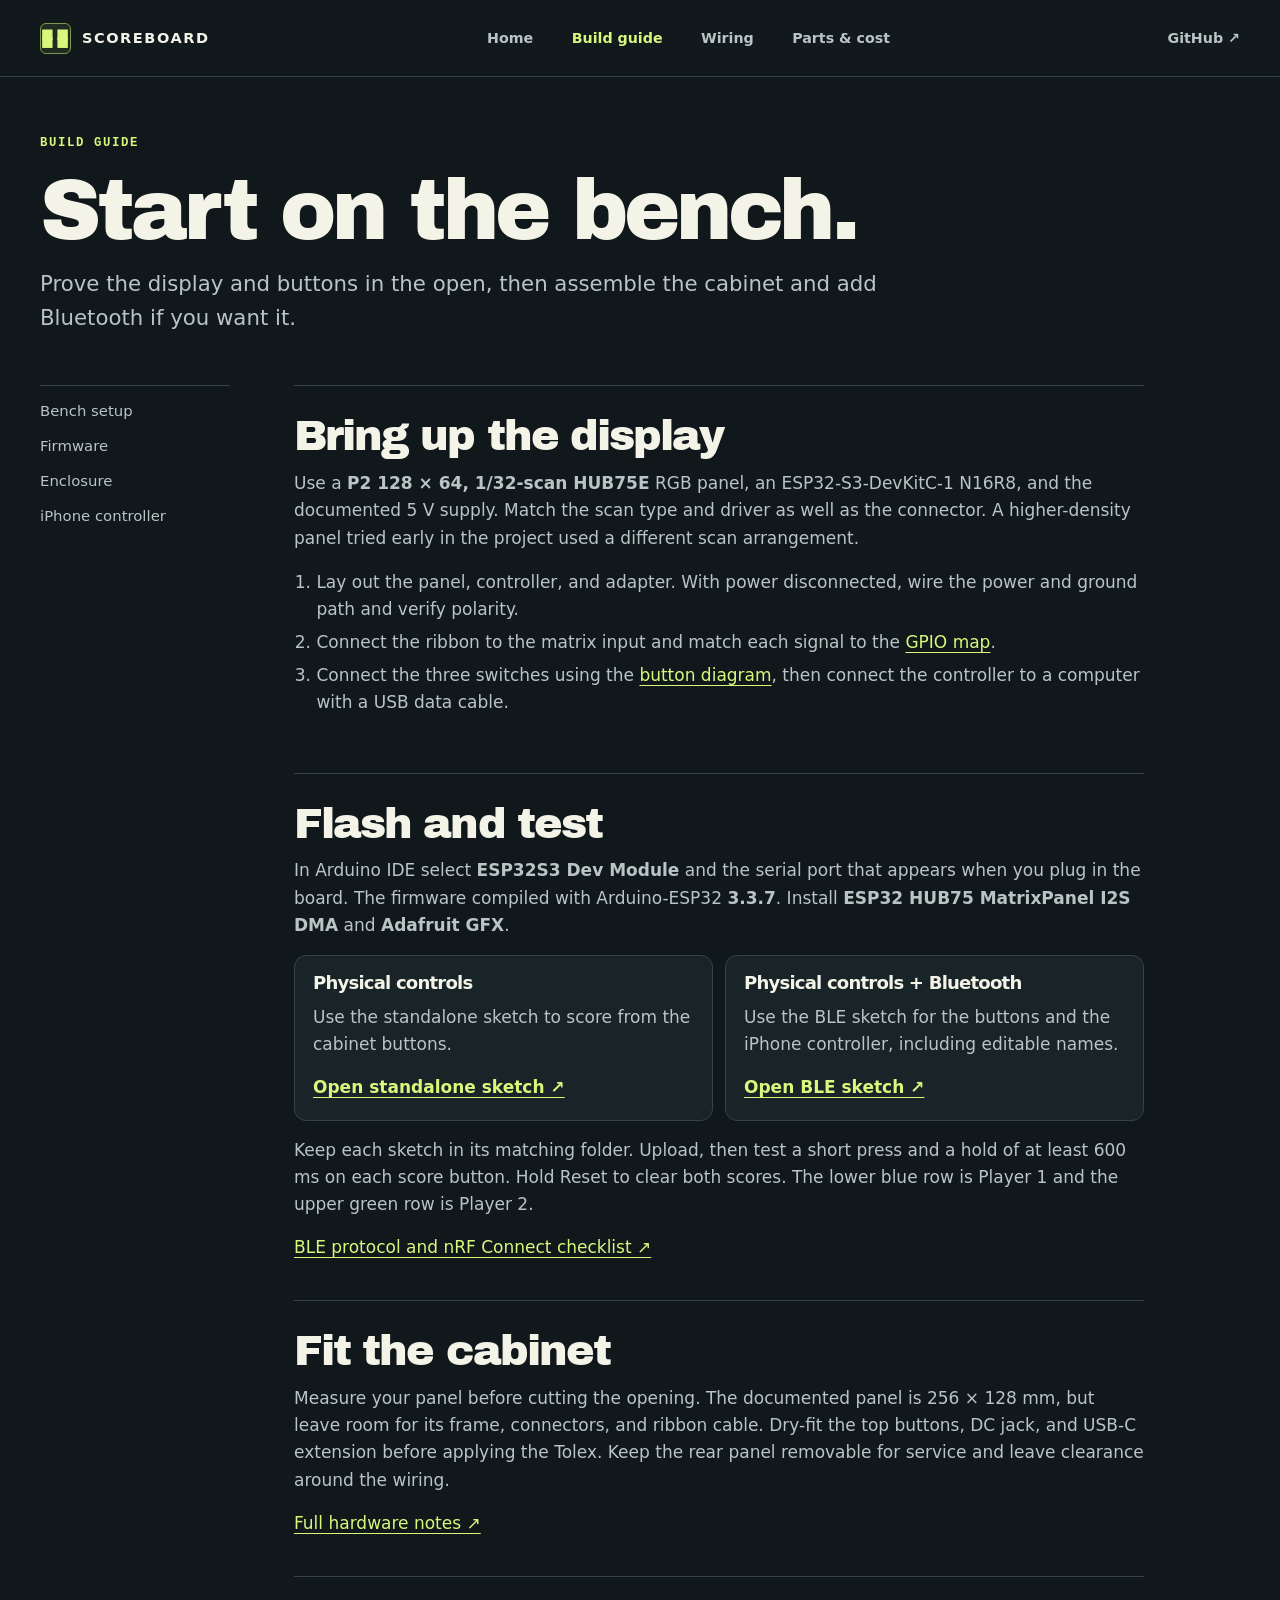
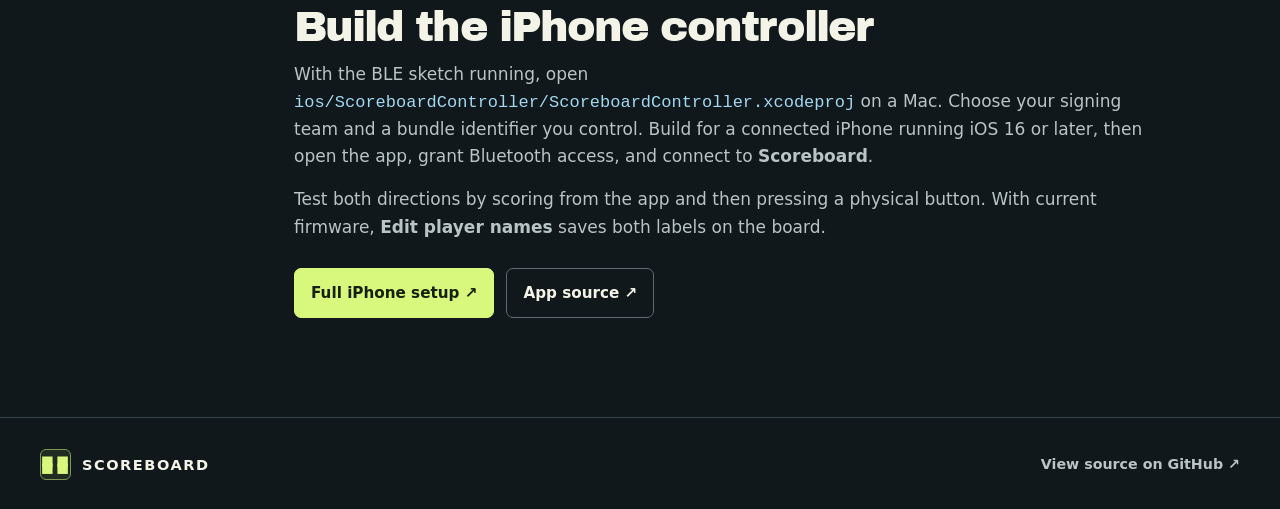
==== build.html @ 68aca2cb "Add Cloudflare Web Analytics to Scoreboard pages" ====
<!doctype html>
<html lang="en"><head><meta charset="utf-8"><meta name="viewport" content="width=device-width, initial-scale=1">
<title>Build guide · Scoreboard</title><meta name="description" content="Build, flash, and test the LED scoreboard, then set up the optional iPhone controller.">
<link rel="canonical" href="https://scoreboard.digitalmf.net/build.html">
<meta property="og:title" content="Build guide · Scoreboard"><meta property="og:description" content="Build, flash, and test the LED scoreboard, then set up the optional iPhone controller."><meta property="og:image" content="https://scoreboard.digitalmf.net/site-assets/scoreboard-front.webp">
<meta name="theme-color" content="#11191c"><link rel="icon" href="ios/ScoreboardController/ScoreboardController/Assets.xcassets/AppIcon.appiconset/AppIcon.png"><link rel="stylesheet" href="site-assets/site.css"></head><body>
<a class="skip" href="#content">Skip to content</a><header class="site-header"><div class="wrap header-inner">
<a class="brand" href="./"><span class="brand-mark" aria-hidden="true">▪▪<br>▪▪</span>SCOREBOARD</a><nav aria-label="Main navigation"><a href="./">Home</a><a href="build.html" aria-current="page">Build guide</a><a href="wiring.html">Wiring</a><a href="parts.html">Parts &amp; cost</a></nav>
<a class="source-link" href="https://github.com/mjf028/scoreboard-pages">GitHub <span aria-hidden="true">↗</span></a></div></header>
<main id="content"><section class="wrap intro"><p class="eyebrow">Build guide</p><h1>Start on the bench.</h1><p class="lede">Prove the display and buttons in the open, then assemble the cabinet and add Bluetooth if you want it.</p></section><div class="wrap guide-layout"><nav class="toc" aria-label="On this page"><a href="#panel">Bench setup</a><a href="#firmware">Firmware</a><a href="#enclosure">Enclosure</a><a href="#iphone">iPhone controller</a></nav><div class="guide-content">
<section id="panel" class="guide-section"><h2>Bring up the display</h2><p>Use a <strong>P2 128 × 64, 1/32-scan HUB75E</strong> RGB panel, an ESP32-S3-DevKitC-1 N16R8, and the documented 5 V supply. Match the scan type and driver as well as the connector. A higher-density panel tried early in the project used a different scan arrangement.</p><ol><li>Lay out the panel, controller, and adapter. With power disconnected, wire the power and ground path and verify polarity.</li><li>Connect the ribbon to the matrix input and match each signal to the <a href="wiring.html#hub75">GPIO map</a>.</li><li>Connect the three switches using the <a href="wiring.html#buttons">button diagram</a>, then connect the controller to a computer with a USB data cable.</li></ol></section>
<section id="firmware" class="guide-section"><h2>Flash and test</h2><p>In Arduino IDE select <strong>ESP32S3 Dev Module</strong> and the serial port that appears when you plug in the board. The firmware compiled with Arduino-ESP32 <strong>3.3.7</strong>. Install <strong>ESP32 HUB75 MatrixPanel I2S DMA</strong> and <strong>Adafruit GFX</strong>.</p>
<div class="choice"><div><h3>Physical controls</h3><p>Use the standalone sketch to score from the cabinet buttons.</p><a href="https://github.com/mjf028/scoreboard-pages/blob/main/firmware/scoreboard/scoreboard.ino">Open standalone sketch ↗</a></div><div><h3>Physical controls + Bluetooth</h3><p>Use the BLE sketch for the buttons and the iPhone controller, including editable names.</p><a href="https://github.com/mjf028/scoreboard-pages/blob/main/firmware/scoreboard_ble/scoreboard_ble.ino">Open BLE sketch ↗</a></div></div>
<p>Keep each sketch in its matching folder. Upload, then test a short press and a hold of at least 600 ms on each score button. Hold Reset to clear both scores. The lower blue row is Player 1 and the upper green row is Player 2.</p><a href="https://github.com/mjf028/scoreboard-pages/blob/main/docs/BLE-FIRMWARE-AND-NRF-CONNECT.md">BLE protocol and nRF Connect checklist ↗</a></section>
<section id="enclosure" class="guide-section"><h2>Fit the cabinet</h2><p>Measure your panel before cutting the opening. The documented panel is 256 × 128 mm, but leave room for its frame, connectors, and ribbon cable. Dry-fit the top buttons, DC jack, and USB-C extension before applying the Tolex. Keep the rear panel removable for service and leave clearance around the wiring.</p><a href="https://github.com/mjf028/scoreboard-pages/blob/main/docs/hardware.md">Full hardware notes ↗</a></section>
<section id="iphone" class="guide-section"><h2>Build the iPhone controller</h2><p>With the BLE sketch running, open <code>ios/ScoreboardController/ScoreboardController.xcodeproj</code> on a Mac. Choose your signing team and a bundle identifier you control. Build for a connected iPhone running iOS 16 or later, then open the app, grant Bluetooth access, and connect to <strong>Scoreboard</strong>.</p><p>Test both directions by scoring from the app and then pressing a physical button. With current firmware, <strong>Edit player names</strong> saves both labels on the board.</p><div class="actions"><a class="button primary" href="https://github.com/mjf028/scoreboard-pages/blob/main/ios/ScoreboardController/START-HERE.md">Full iPhone setup ↗</a><a class="button" href="https://github.com/mjf028/scoreboard-pages/tree/main/ios/ScoreboardController">App source ↗</a></div></section></div></div></main>
<footer><div class="wrap foot"><a class="brand" href="./"><span class="brand-mark" aria-hidden="true">▪▪<br>▪▪</span>SCOREBOARD</a><a href="https://github.com/mjf028/scoreboard-pages">View source on GitHub ↗</a></div></footer>
<!-- Cloudflare Web Analytics --><script type='module' src='https://static.cloudflareinsights.com/beacon.min.js' data-cf-beacon='{"token": "d1feea019e6846b0bd269b7d768b5234"}'></script><!-- End Cloudflare Web Analytics -->
</body></html>
---- site-assets/site.css ----
:root{color-scheme:dark;--ink:#f3f3e7;--muted:#b9c4c5;--bg:#10181b;--surface:#182428;--line:#344348;--lime:#d8f77d;--blue:#a3d8f2;--max:1260px}
*{box-sizing:border-box}html{scroll-behavior:smooth}body{margin:0;background:var(--bg);color:var(--ink);font:17px/1.6 "Segoe UI",system-ui,sans-serif}a{color:var(--lime);text-underline-offset:4px}a:hover{color:#fff}a:focus-visible,button:focus-visible,input:focus-visible,summary:focus-visible{outline:2px solid var(--lime);outline-offset:4px}img{display:block;width:100%;height:auto}figure,dl,dd{margin:0}p{margin:0 0 1rem}h1,h2,h3{margin:0 0 .7rem;line-height:1.04;letter-spacing:-.045em}h1,h2{font-family:"Arial Black","Segoe UI",system-ui,sans-serif;font-weight:900}h1{font-size:clamp(3.25rem,7.7vw,7.75rem)}h1 em{color:var(--lime);font-style:normal}h2{font-size:clamp(2rem,4vw,3.55rem)}h3{font-size:1.55rem}button,input{font:inherit}code{color:var(--blue);overflow-wrap:anywhere}.wrap{width:min(var(--max),calc(100% - 80px));margin-inline:auto}
.skip{position:absolute;left:16px;top:8px;z-index:4;padding:8px 14px;background:var(--bg);transform:translateY(-180%)}.skip:focus{transform:none}.site-header{border-bottom:1px solid var(--line);background:#11191c}.header-inner,.foot{display:flex;align-items:center;justify-content:space-between;gap:18px;min-height:76px}.brand{display:inline-flex;align-items:center;gap:11px;font-weight:900;letter-spacing:.105em;font-size:.91rem;color:var(--ink);text-decoration:none;white-space:nowrap}.brand-mark{display:inline-grid;place-content:center;width:31px;height:31px;border:1px solid #7d9851;border-radius:6px;background:#202b22;color:var(--lime);font:700 21px/.37 system-ui;letter-spacing:1px}.header-inner nav{display:flex;align-items:center;gap:clamp(12px,3vw,40px)}.header-inner nav a,.source-link,.foot>a:last-child{font-size:.89rem;font-weight:650;text-decoration:none;color:var(--muted);white-space:nowrap}.header-inner nav a[aria-current],.source-link:hover,.header-inner nav a:hover{color:var(--lime)}
.hero{display:grid;grid-template-columns:.94fr 1.06fr;gap:clamp(24px,5vw,80px);align-items:center;padding:clamp(42px,7.1vw,106px) 0 62px}.hero-copy{min-width:0}.eyebrow{color:var(--lime);font:700 .77rem/1.4 ui-monospace,"Courier New",monospace;text-transform:uppercase;letter-spacing:.13em;margin:0 0 1rem}.lede{font-size:clamp(1.06rem,1.7vw,1.33rem);color:var(--muted);max-width:49ch}.hero .lede{max-width:35ch;margin-top:1.5rem}.actions{display:flex;gap:12px;flex-wrap:wrap;margin-top:1.7rem}.button{display:inline-flex;align-items:center;gap:15px;justify-content:center;padding:.75rem 1rem;min-height:47px;color:var(--ink);background:transparent;border:1px solid #5d6d6f;border-radius:7px;font-weight:750;font-size:.95rem;text-decoration:none;cursor:pointer}.button:hover{border-color:var(--lime);color:var(--lime)}.primary{background:var(--lime);border-color:var(--lime);color:#162010}.primary:hover{background:#e8ffac;color:#162010}
.hero-photo,.detail-photo,.diagram{border:1px solid var(--line);border-radius:14px;overflow:hidden;background:var(--surface)}.hero-photo img{aspect-ratio:1.36;object-fit:cover}.hero-photo figcaption,.detail-photo figcaption,.diagram figcaption{padding:.69rem .95rem;color:var(--muted);font-size:.82rem;display:flex;justify-content:space-between;gap:8px}.hero-photo figcaption span{color:var(--lime)}
.spec-band{background:#152125;border-block:1px solid var(--line)}.specs{display:grid;grid-template-columns:repeat(4,1fr)}.specs>div{padding:1.25rem 1.35rem;border-left:1px solid var(--line)}.specs>div:last-child{border-right:1px solid var(--line)}.specs dt{font:.76rem/1.35 ui-monospace,monospace;text-transform:uppercase;letter-spacing:.07em;color:var(--muted)}.specs dd{margin-top:5px;font-size:clamp(1rem,2vw,1.48rem);font-weight:800;letter-spacing:-.035em}
.section{padding-block:66px}.card-grid{display:grid;grid-template-columns:repeat(3,1fr);gap:16px;margin-top:28px}.card,.choice>div{padding:clamp(16px,2.7vw,33px);background:var(--surface);border:1px solid var(--line);border-radius:12px}.card-icon{display:block;color:var(--lime);font:2.5rem/1 ui-monospace,monospace;margin-bottom:16px}.card p,.feature p,.guide-content p,.guide-content li{color:var(--muted)}.card a,.text-link,.choice a{font-weight:750}.card .secondary-link{display:block;color:var(--muted);font-size:.88rem;margin-top:5px}.feature{display:grid;grid-template-columns:1fr .85fr;gap:clamp(24px,6vw,95px);align-items:center;border-top:1px solid var(--line)}.feature img{aspect-ratio:1.65;object-fit:cover}.feature .eyebrow{color:var(--lime)}footer{border-top:1px solid var(--line)}.foot{min-height:92px}
.intro{padding-block:58px 34px}.intro h1{font-size:clamp(3.15rem,6.6vw,6.2rem)}.intro .lede{max-width:63ch}.guide-layout{display:grid;grid-template-columns:190px minmax(0,850px);gap:clamp(25px,5vw,77px);padding-bottom:60px}.toc{align-self:start;position:sticky;top:25px;display:grid;gap:11px;padding:14px 0;border-top:1px solid var(--line)}.toc a{color:var(--muted);font-size:.93rem;text-decoration:none}.toc a:hover{color:var(--lime)}.guide-section{padding:28px 0 39px;border-top:1px solid var(--line);scroll-margin-top:20px}.guide-section h2{font-size:clamp(1.75rem,3.35vw,3rem)}.guide-section ol,.guide-section ul{padding-left:1.4rem}.guide-section li+li{margin-top:6px}.choice,.photo-pair{display:grid;grid-template-columns:1fr 1fr;gap:12px;margin:16px 0}.choice>div{padding:18px}.choice h3{font-size:1.13rem}.diagram{margin:19px 0}.diagram figcaption{border-top:1px solid var(--line)}details{margin-top:17px;border:1px solid var(--line);border-radius:8px;padding:12px 14px}summary{cursor:pointer;font-weight:700;color:var(--lime)}.photo-pair img,.pinout{border-radius:5px}.pinout{margin-top:13px}
.table-wrap{max-width:100%;overflow-x:auto;border:1px solid var(--line);border-radius:10px;margin:14px 0}table{border-collapse:collapse;width:100%;text-align:left;font-variant-numeric:tabular-nums}th,td{padding:.72rem .9rem;border-bottom:1px solid var(--line);vertical-align:top}thead th{background:#1d2a2f;color:var(--ink);font-size:.85rem;white-space:nowrap}tbody tr:nth-child(even){background:#152024}tbody tr:last-child>*{border-bottom:0}.pin-table{max-width:430px}.parts-section{padding-top:0}.budget{display:grid;grid-template-columns:minmax(170px,.6fr) 1fr;align-items:center;gap:22px;background:var(--surface);border:1px solid var(--line);border-radius:13px;padding:clamp(19px,3vw,35px);margin-bottom:24px}.budget-total{font-size:clamp(2.75rem,6vw,5rem);font-weight:900;letter-spacing:-.055em;line-height:1;color:var(--lime);margin-bottom:8px}.budget .button{min-height:38px;padding:.3rem .75rem}.small,#budget-detail,.parts-table small{color:var(--muted);font-size:.89rem}.parts-table small{display:block;font-weight:400}.parts-table th>a{font-size:.82rem}.parts-table input{width:6.3rem;padding:.35rem .5rem;border-radius:5px;border:1px solid #687c7f;background:#11191c;color:var(--ink)}.parts-table input:invalid{border-color:#ffb59a}.sr-only{position:absolute;width:1px;height:1px;overflow:hidden;clip-path:inset(50%);white-space:nowrap}
@media(max-width:1050px){.wrap{width:calc(100% - 52px)}.hero h1{font-size:clamp(3.05rem,7.7vw,6.2rem)}}@media(max-width:760px){.wrap{width:calc(100% - 34px)}.header-inner{flex-wrap:wrap;gap:0 16px;padding:12px 0;min-height:0}.header-inner nav{order:3;width:100%;justify-content:space-between;gap:6px;padding-top:12px}.header-inner nav a,.source-link{font-size:.82rem}.hero{grid-template-columns:1fr;padding:35px 0;gap:28px}.hero h1{font-size:clamp(3.7rem,12.3vw,6rem)}.specs{grid-template-columns:repeat(2,1fr)}.specs>div:nth-child(2){border-right:1px solid var(--line)}.specs>div:nth-child(n+3){border-top:1px solid var(--line)}.card-grid,.feature,.guide-layout{grid-template-columns:1fr}.section{padding-block:38px}.parts-section{padding-top:0}.toc{position:static;grid-template-columns:1fr 1fr}.guide-layout{gap:0}.intro{padding-top:39px}.parts-table th,.parts-table td{padding:.55rem .55rem}.parts-table input{width:4.65rem}}@media(max-width:450px){.choice,.budget{grid-template-columns:1fr}.foot>a:last-child{font-size:.77rem}.parts-table th:nth-child(3),.parts-table td:nth-child(3){display:none}.parts-table thead th{white-space:normal}.hero-photo figcaption,.detail-photo figcaption,.diagram figcaption{font-size:.78rem}}@media(prefers-reduced-motion:reduce){html{scroll-behavior:auto}}@media print{.site-header,footer,.toc,.skip{display:none}.wrap{width:100%}body,.spec-band,.guide-section{color:#000;background:#fff}.guide-content p,.guide-content li{color:#000}.guide-layout{display:block}.diagram{break-inside:avoid}a{color:#172e63}}
@font-face{font-family:"Archivo Black";src:url("archivo-black.ttf") format("truetype");font-style:normal;font-weight:900;font-display:swap}
h1,h2{font-family:"Archivo Black","Arial Black","Segoe UI",sans-serif;font-weight:900}
.hero h1{font-size:clamp(3rem,6.05vw,6.15rem)}
@media(max-width:760px){.hero h1{font-size:clamp(2.75rem,10.7vw,5.4rem)}}
@media(max-width:450px){.foot{flex-wrap:wrap;gap:9px 15px;padding-block:18px;min-height:0}.foot>a:last-child{white-space:normal}}
@media(max-width:760px){.guide-layout{grid-template-columns:minmax(0,1fr)}.guide-content{min-width:0}}
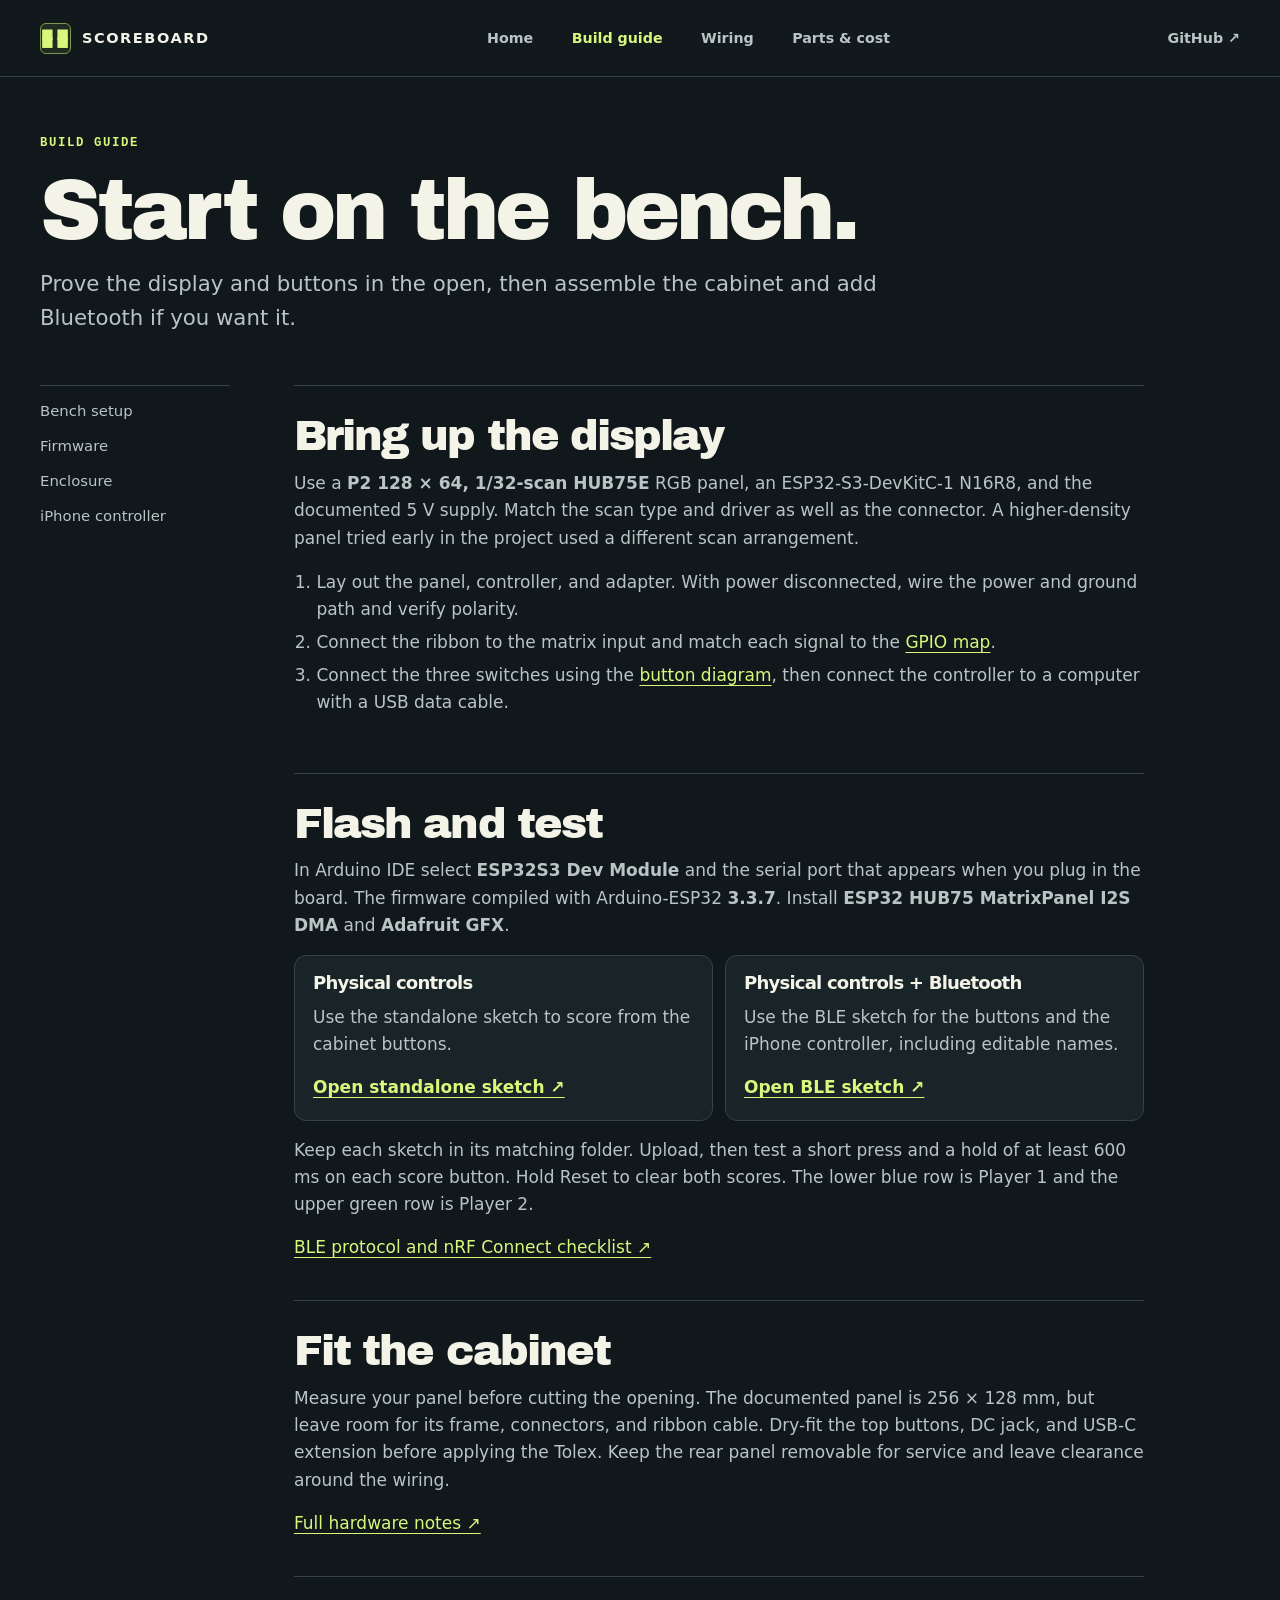
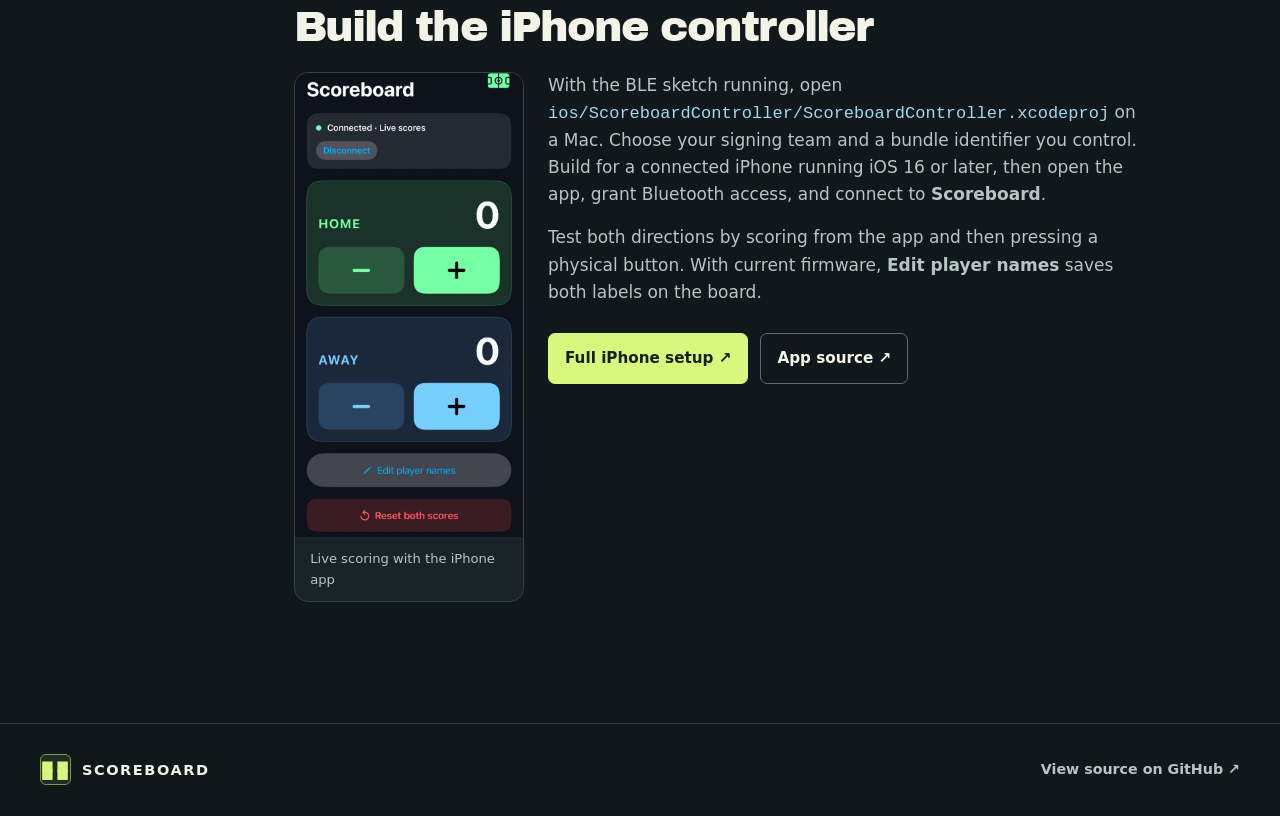
==== commit 739a6427: "Feature ESP32-S3 and restore original scoreboard photos" ====
--- a/build.html
+++ b/build.html
@@ -13,7 +13,7 @@
 <div class="choice"><div><h3>Physical controls</h3><p>Use the standalone sketch to score from the cabinet buttons.</p><a href="https://github.com/mjf028/scoreboard-pages/blob/main/firmware/scoreboard/scoreboard.ino">Open standalone sketch ↗</a></div><div><h3>Physical controls + Bluetooth</h3><p>Use the BLE sketch for the buttons and the iPhone controller, including editable names.</p><a href="https://github.com/mjf028/scoreboard-pages/blob/main/firmware/scoreboard_ble/scoreboard_ble.ino">Open BLE sketch ↗</a></div></div>
 <p>Keep each sketch in its matching folder. Upload, then test a short press and a hold of at least 600 ms on each score button. Hold Reset to clear both scores. The lower blue row is Player 1 and the upper green row is Player 2.</p><a href="https://github.com/mjf028/scoreboard-pages/blob/main/docs/BLE-FIRMWARE-AND-NRF-CONNECT.md">BLE protocol and nRF Connect checklist ↗</a></section>
 <section id="enclosure" class="guide-section"><h2>Fit the cabinet</h2><p>Measure your panel before cutting the opening. The documented panel is 256 × 128 mm, but leave room for its frame, connectors, and ribbon cable. Dry-fit the top buttons, DC jack, and USB-C extension before applying the Tolex. Keep the rear panel removable for service and leave clearance around the wiring.</p><a href="https://github.com/mjf028/scoreboard-pages/blob/main/docs/hardware.md">Full hardware notes ↗</a></section>
-<section id="iphone" class="guide-section"><h2>Build the iPhone controller</h2><p>With the BLE sketch running, open <code>ios/ScoreboardController/ScoreboardController.xcodeproj</code> on a Mac. Choose your signing team and a bundle identifier you control. Build for a connected iPhone running iOS 16 or later, then open the app, grant Bluetooth access, and connect to <strong>Scoreboard</strong>.</p><p>Test both directions by scoring from the app and then pressing a physical button. With current firmware, <strong>Edit player names</strong> saves both labels on the board.</p><div class="actions"><a class="button primary" href="https://github.com/mjf028/scoreboard-pages/blob/main/ios/ScoreboardController/START-HERE.md">Full iPhone setup ↗</a><a class="button" href="https://github.com/mjf028/scoreboard-pages/tree/main/ios/ScoreboardController">App source ↗</a></div></section></div></div></main>
+<section id="iphone" class="guide-section"><h2>Build the iPhone controller</h2><div class="iphone-feature"><figure class="detail-photo"><img src="site-assets/iphone-live-scores.webp" alt="Scoreboard iPhone app connected over Bluetooth, showing HOME and AWAY score controls" loading="lazy"><figcaption>Live scoring with the iPhone app</figcaption></figure><div><p>With the BLE sketch running, open <code>ios/ScoreboardController/ScoreboardController.xcodeproj</code> on a Mac. Choose your signing team and a bundle identifier you control. Build for a connected iPhone running iOS 16 or later, then open the app, grant Bluetooth access, and connect to <strong>Scoreboard</strong>.</p><p>Test both directions by scoring from the app and then pressing a physical button. With current firmware, <strong>Edit player names</strong> saves both labels on the board.</p><div class="actions"><a class="button primary" href="https://github.com/mjf028/scoreboard-pages/blob/main/ios/ScoreboardController/START-HERE.md">Full iPhone setup ↗</a><a class="button" href="https://github.com/mjf028/scoreboard-pages/tree/main/ios/ScoreboardController">App source ↗</a></div></div></div></section></div></div></main>
 <footer><div class="wrap foot"><a class="brand" href="./"><span class="brand-mark" aria-hidden="true">▪▪<br>▪▪</span>SCOREBOARD</a><a href="https://github.com/mjf028/scoreboard-pages">View source on GitHub ↗</a></div></footer>
 <!-- Cloudflare Web Analytics --><script type='module' src='https://static.cloudflareinsights.com/beacon.min.js' data-cf-beacon='{"token": "d1feea019e6846b0bd269b7d768b5234"}'></script><!-- End Cloudflare Web Analytics -->
 </body></html>
--- a/site-assets/site.css
+++ b/site-assets/site.css
@@ -14,3 +14,9 @@
 @media(max-width:760px){.hero h1{font-size:clamp(2.75rem,10.7vw,5.4rem)}}
 @media(max-width:450px){.foot{flex-wrap:wrap;gap:9px 15px;padding-block:18px;min-height:0}.foot>a:last-child{white-space:normal}}
 @media(max-width:760px){.guide-layout{grid-template-columns:minmax(0,1fr)}.guide-content{min-width:0}}
+
+.board-feature{display:grid;grid-template-columns:minmax(0,1fr) minmax(0,.72fr);gap:clamp(22px,4vw,65px);align-items:center;padding:clamp(18px,3vw,38px);border:1px solid var(--line);border-radius:13px;margin-bottom:24px;background:var(--surface)}
+.board-feature p:not(.eyebrow),.board-specs dt{color:var(--muted)}.board-feature .detail-photo img{aspect-ratio:943/747;object-fit:contain;background:#fff}
+.board-specs{display:grid;grid-template-columns:repeat(3,minmax(0,1fr));gap:8px;margin-top:16px}.board-specs dt{font-size:.8rem}.board-specs dd{font-weight:750}
+.component-photos,.iphone-feature{display:grid;grid-template-columns:repeat(2,minmax(0,1fr));gap:16px;align-items:start;margin:22px 0}.component-photos img{aspect-ratio:1.7;object-fit:cover}.iphone-feature{grid-template-columns:minmax(0,230px) minmax(0,1fr);gap:24px}.iphone-feature figure{max-width:265px}.feature .powered-photo img{aspect-ratio:1.42}.specs dd a{color:inherit}.board-feature[id]{scroll-margin-top:20px}
+@media(max-width:650px){.board-feature,.component-photos,.iphone-feature{grid-template-columns:minmax(0,1fr)}}
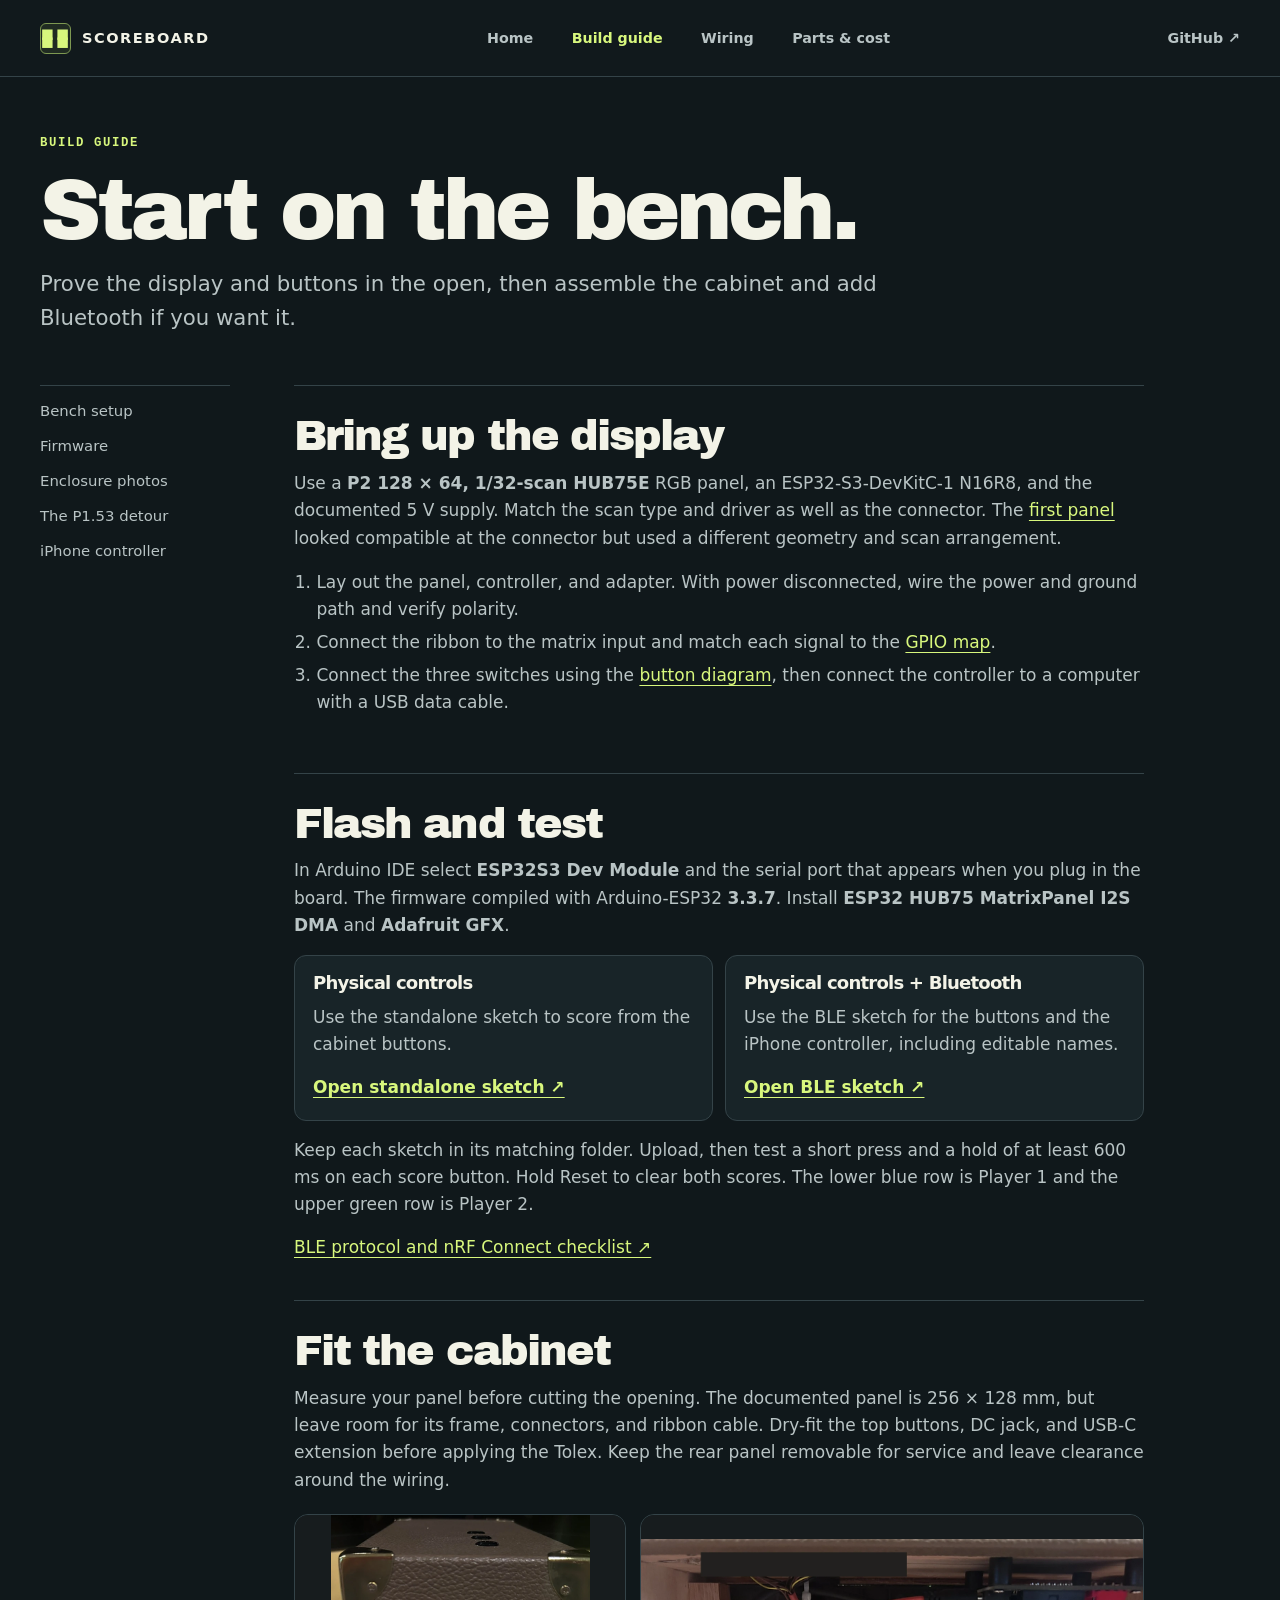
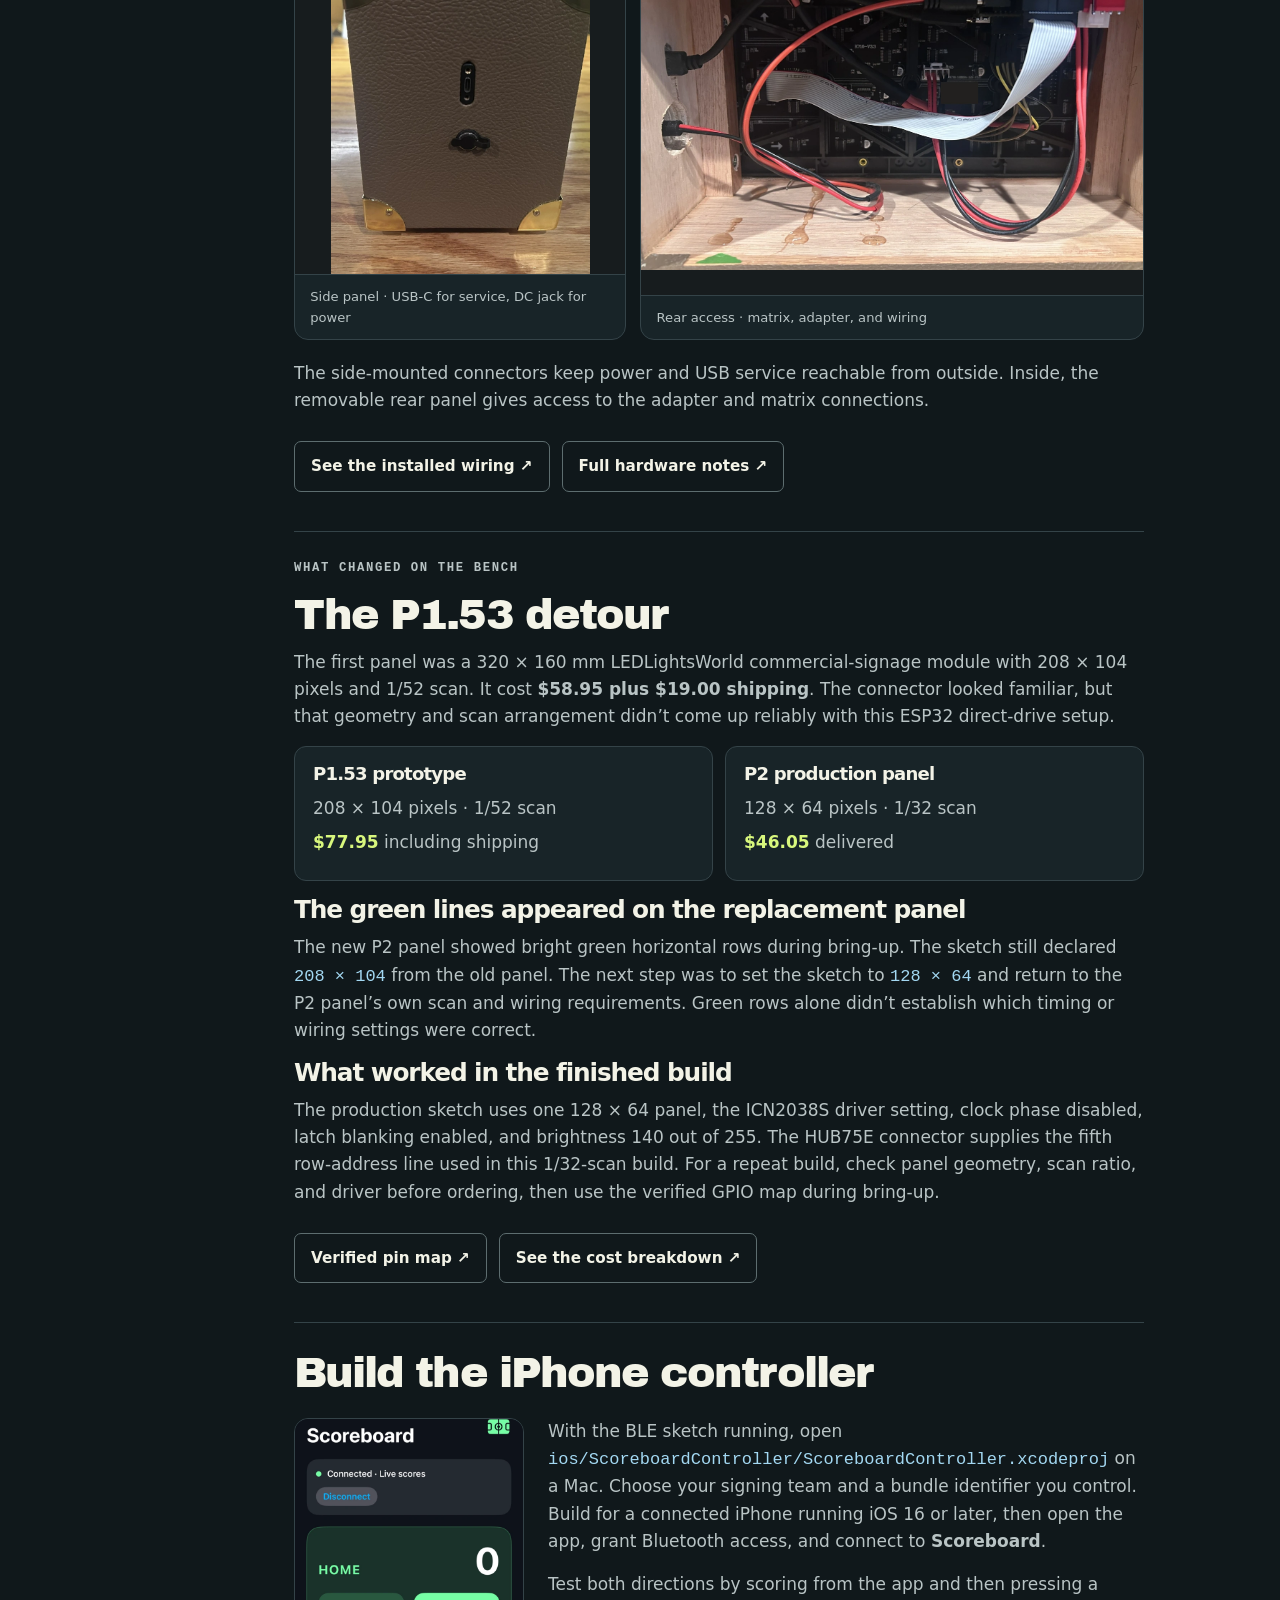
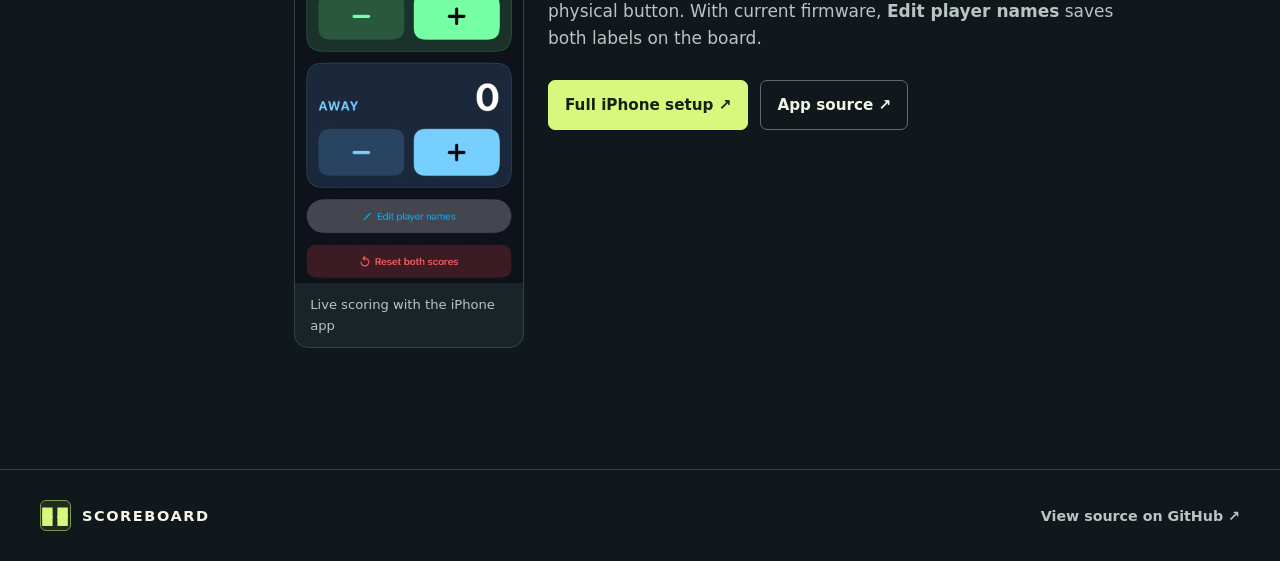
==== commit 3f26c3c4: "Show the finished wiring and document the P1.53 prototype" ====
--- a/build.html
+++ b/build.html
@@ -7,12 +7,18 @@
 <a class="skip" href="#content">Skip to content</a><header class="site-header"><div class="wrap header-inner">
 <a class="brand" href="./"><span class="brand-mark" aria-hidden="true">▪▪<br>▪▪</span>SCOREBOARD</a><nav aria-label="Main navigation"><a href="./">Home</a><a href="build.html" aria-current="page">Build guide</a><a href="wiring.html">Wiring</a><a href="parts.html">Parts &amp; cost</a></nav>
 <a class="source-link" href="https://github.com/mjf028/scoreboard-pages">GitHub <span aria-hidden="true">↗</span></a></div></header>
-<main id="content"><section class="wrap intro"><p class="eyebrow">Build guide</p><h1>Start on the bench.</h1><p class="lede">Prove the display and buttons in the open, then assemble the cabinet and add Bluetooth if you want it.</p></section><div class="wrap guide-layout"><nav class="toc" aria-label="On this page"><a href="#panel">Bench setup</a><a href="#firmware">Firmware</a><a href="#enclosure">Enclosure</a><a href="#iphone">iPhone controller</a></nav><div class="guide-content">
-<section id="panel" class="guide-section"><h2>Bring up the display</h2><p>Use a <strong>P2 128 × 64, 1/32-scan HUB75E</strong> RGB panel, an ESP32-S3-DevKitC-1 N16R8, and the documented 5 V supply. Match the scan type and driver as well as the connector. A higher-density panel tried early in the project used a different scan arrangement.</p><ol><li>Lay out the panel, controller, and adapter. With power disconnected, wire the power and ground path and verify polarity.</li><li>Connect the ribbon to the matrix input and match each signal to the <a href="wiring.html#hub75">GPIO map</a>.</li><li>Connect the three switches using the <a href="wiring.html#buttons">button diagram</a>, then connect the controller to a computer with a USB data cable.</li></ol></section>
+<main id="content"><section class="wrap intro"><p class="eyebrow">Build guide</p><h1>Start on the bench.</h1><p class="lede">Prove the display and buttons in the open, then assemble the cabinet and add Bluetooth if you want it.</p></section><div class="wrap guide-layout"><nav class="toc" aria-label="On this page"><a href="#panel">Bench setup</a><a href="#firmware">Firmware</a><a href="#enclosure">Enclosure photos</a><a href="#panel-history">The P1.53 detour</a><a href="#iphone">iPhone controller</a></nav><div class="guide-content">
+<section id="panel" class="guide-section"><h2>Bring up the display</h2><p>Use a <strong>P2 128 × 64, 1/32-scan HUB75E</strong> RGB panel, an ESP32-S3-DevKitC-1 N16R8, and the documented 5 V supply. Match the scan type and driver as well as the connector. The <a href="#panel-history">first panel</a> looked compatible at the connector but used a different geometry and scan arrangement.</p><ol><li>Lay out the panel, controller, and adapter. With power disconnected, wire the power and ground path and verify polarity.</li><li>Connect the ribbon to the matrix input and match each signal to the <a href="wiring.html#hub75">GPIO map</a>.</li><li>Connect the three switches using the <a href="wiring.html#buttons">button diagram</a>, then connect the controller to a computer with a USB data cable.</li></ol></section>
 <section id="firmware" class="guide-section"><h2>Flash and test</h2><p>In Arduino IDE select <strong>ESP32S3 Dev Module</strong> and the serial port that appears when you plug in the board. The firmware compiled with Arduino-ESP32 <strong>3.3.7</strong>. Install <strong>ESP32 HUB75 MatrixPanel I2S DMA</strong> and <strong>Adafruit GFX</strong>.</p>
 <div class="choice"><div><h3>Physical controls</h3><p>Use the standalone sketch to score from the cabinet buttons.</p><a href="https://github.com/mjf028/scoreboard-pages/blob/main/firmware/scoreboard/scoreboard.ino">Open standalone sketch ↗</a></div><div><h3>Physical controls + Bluetooth</h3><p>Use the BLE sketch for the buttons and the iPhone controller, including editable names.</p><a href="https://github.com/mjf028/scoreboard-pages/blob/main/firmware/scoreboard_ble/scoreboard_ble.ino">Open BLE sketch ↗</a></div></div>
 <p>Keep each sketch in its matching folder. Upload, then test a short press and a hold of at least 600 ms on each score button. Hold Reset to clear both scores. The lower blue row is Player 1 and the upper green row is Player 2.</p><a href="https://github.com/mjf028/scoreboard-pages/blob/main/docs/BLE-FIRMWARE-AND-NRF-CONNECT.md">BLE protocol and nRF Connect checklist ↗</a></section>
-<section id="enclosure" class="guide-section"><h2>Fit the cabinet</h2><p>Measure your panel before cutting the opening. The documented panel is 256 × 128 mm, but leave room for its frame, connectors, and ribbon cable. Dry-fit the top buttons, DC jack, and USB-C extension before applying the Tolex. Keep the rear panel removable for service and leave clearance around the wiring.</p><a href="https://github.com/mjf028/scoreboard-pages/blob/main/docs/hardware.md">Full hardware notes ↗</a></section>
+<section id="enclosure" class="guide-section"><h2>Fit the cabinet</h2><p>Measure your panel before cutting the opening. The documented panel is 256 × 128 mm, but leave room for its frame, connectors, and ribbon cable. Dry-fit the top buttons, DC jack, and USB-C extension before applying the Tolex. Keep the rear panel removable for service and leave clearance around the wiring.</p><div class="build-gallery"><figure class="detail-photo build-photo side-ports"><a href="site-assets/cabinet-side-ports.webp"><img src="site-assets/cabinet-side-ports.webp" alt="Side of the Tolex-covered cabinet with the USB-C service port above the DC power jack" loading="lazy"></a><figcaption>Side panel · USB-C for service, DC jack for power</figcaption></figure><figure class="detail-photo build-photo "><a href="site-assets/cabinet-open.webp"><img src="site-assets/cabinet-open.webp" alt="Open scoreboard cabinet showing the LED matrix, adapter, ribbon cable, and wire routing" loading="lazy"></a><figcaption>Rear access · matrix, adapter, and wiring</figcaption></figure></div><p>The side-mounted connectors keep power and USB service reachable from outside. Inside, the removable rear panel gives access to the adapter and matrix connections.</p><div class="actions"><a class="button" href="wiring.html#inside">See the installed wiring ↗</a><a class="button" href="https://github.com/mjf028/scoreboard-pages/blob/main/docs/hardware.md">Full hardware notes ↗</a></div></section>
+<section id="panel-history" class="guide-section"><p class="eyebrow">What changed on the bench</p><h2>The P1.53 detour</h2>
+<p>The first panel was a 320 × 160 mm LEDLightsWorld commercial-signage module with 208 × 104 pixels and 1/52 scan. It cost <strong>$58.95 plus $19.00 shipping</strong>. The connector looked familiar, but that geometry and scan arrangement didn’t come up reliably with this ESP32 direct-drive setup.</p>
+<div class="choice panel-compare"><div><h3>P1.53 prototype</h3><p>208 × 104 pixels · 1/52 scan</p><p><strong>$77.95</strong> including shipping</p></div><div><h3>P2 production panel</h3><p>128 × 64 pixels · 1/32 scan</p><p><strong>$46.05</strong> delivered</p></div></div>
+<h3>The green lines appeared on the replacement panel</h3><p>The new P2 panel showed bright green horizontal rows during bring-up. The sketch still declared <code>208 × 104</code> from the old panel. The next step was to set the sketch to <code>128 × 64</code> and return to the P2 panel’s own scan and wiring requirements. Green rows alone didn’t establish which timing or wiring settings were correct.</p>
+<h3>What worked in the finished build</h3><p>The production sketch uses one 128 × 64 panel, the ICN2038S driver setting, clock phase disabled, latch blanking enabled, and brightness 140 out of 255. The HUB75E connector supplies the fifth row-address line used in this 1/32-scan build. For a repeat build, check panel geometry, scan ratio, and driver before ordering, then use the verified GPIO map during bring-up.</p>
+<div class="actions"><a class="button" href="wiring.html#hub75">Verified pin map ↗</a><a class="button" href="parts.html">See the cost breakdown ↗</a></div></section>
 <section id="iphone" class="guide-section"><h2>Build the iPhone controller</h2><div class="iphone-feature"><figure class="detail-photo"><img src="site-assets/iphone-live-scores.webp" alt="Scoreboard iPhone app connected over Bluetooth, showing HOME and AWAY score controls" loading="lazy"><figcaption>Live scoring with the iPhone app</figcaption></figure><div><p>With the BLE sketch running, open <code>ios/ScoreboardController/ScoreboardController.xcodeproj</code> on a Mac. Choose your signing team and a bundle identifier you control. Build for a connected iPhone running iOS 16 or later, then open the app, grant Bluetooth access, and connect to <strong>Scoreboard</strong>.</p><p>Test both directions by scoring from the app and then pressing a physical button. With current firmware, <strong>Edit player names</strong> saves both labels on the board.</p><div class="actions"><a class="button primary" href="https://github.com/mjf028/scoreboard-pages/blob/main/ios/ScoreboardController/START-HERE.md">Full iPhone setup ↗</a><a class="button" href="https://github.com/mjf028/scoreboard-pages/tree/main/ios/ScoreboardController">App source ↗</a></div></div></div></section></div></div></main>
 <footer><div class="wrap foot"><a class="brand" href="./"><span class="brand-mark" aria-hidden="true">▪▪<br>▪▪</span>SCOREBOARD</a><a href="https://github.com/mjf028/scoreboard-pages">View source on GitHub ↗</a></div></footer>
 <!-- Cloudflare Web Analytics --><script type='module' src='https://static.cloudflareinsights.com/beacon.min.js' data-cf-beacon='{"token": "d1feea019e6846b0bd269b7d768b5234"}'></script><!-- End Cloudflare Web Analytics -->
--- a/site-assets/site.css
+++ b/site-assets/site.css
@@ -20,3 +20,10 @@
 .board-specs{display:grid;grid-template-columns:repeat(3,minmax(0,1fr));gap:8px;margin-top:16px}.board-specs dt{font-size:.8rem}.board-specs dd{font-weight:750}
 .component-photos,.iphone-feature{display:grid;grid-template-columns:repeat(2,minmax(0,1fr));gap:16px;align-items:start;margin:22px 0}.component-photos img{aspect-ratio:1.7;object-fit:cover}.iphone-feature{grid-template-columns:minmax(0,230px) minmax(0,1fr);gap:24px}.iphone-feature figure{max-width:265px}.feature .powered-photo img{aspect-ratio:1.42}.specs dd a{color:inherit}.board-feature[id]{scroll-margin-top:20px}
 @media(max-width:650px){.board-feature,.component-photos,.iphone-feature{grid-template-columns:minmax(0,1fr)}}
+
+.part-photo{display:block;width:min(100%,12rem);margin:.5rem 0;border-radius:8px;overflow:hidden;background:#fff}.part-photo img{aspect-ratio:1.45;object-fit:contain;padding:5px}
+
+.build-gallery,.wiring-gallery{display:grid;gap:14px;margin:20px 0;align-items:stretch}.build-gallery{grid-template-columns:minmax(0,.66fr) minmax(0,1fr)}.wiring-gallery{grid-template-columns:repeat(2,minmax(0,1fr))}
+.build-photo{display:flex;flex-direction:column}.build-photo>a{display:block;flex:1;background:#171c1e}.build-photo img{height:100%;max-height:380px;aspect-ratio:1.3;object-fit:contain}.build-photo figcaption{border-top:1px solid var(--line)}.build-photo.side-ports img{aspect-ratio:1}
+.panel-compare strong{color:var(--lime)}.panel-compare p{margin-bottom:.4rem}.build-lesson{display:flex;align-items:center;justify-content:space-between;gap:20px;border-top:1px solid var(--line)}.build-lesson p:not(.eyebrow){max-width:59ch;color:var(--muted)}.build-lesson>.button{flex-shrink:0}
+@media(max-width:700px){.build-gallery,.wiring-gallery{grid-template-columns:minmax(0,1fr)}.build-lesson{align-items:flex-start;flex-direction:column}}
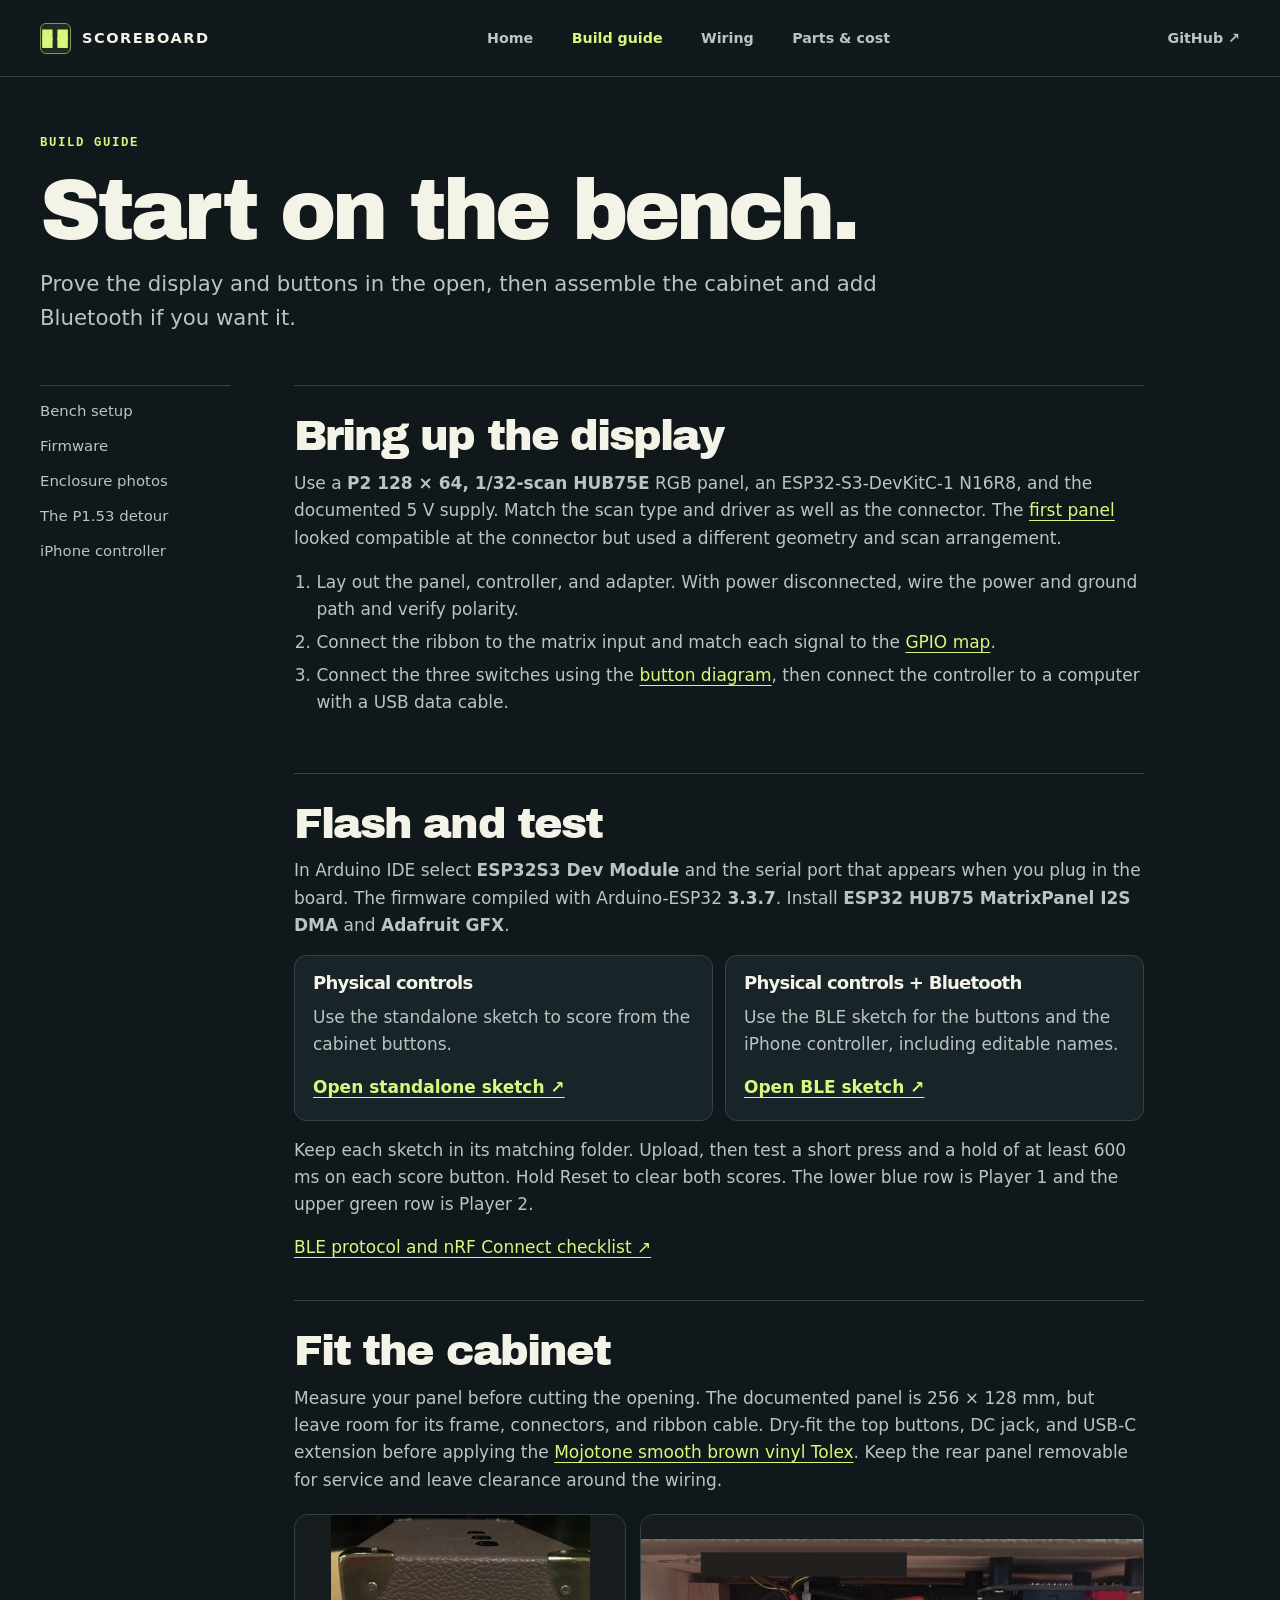
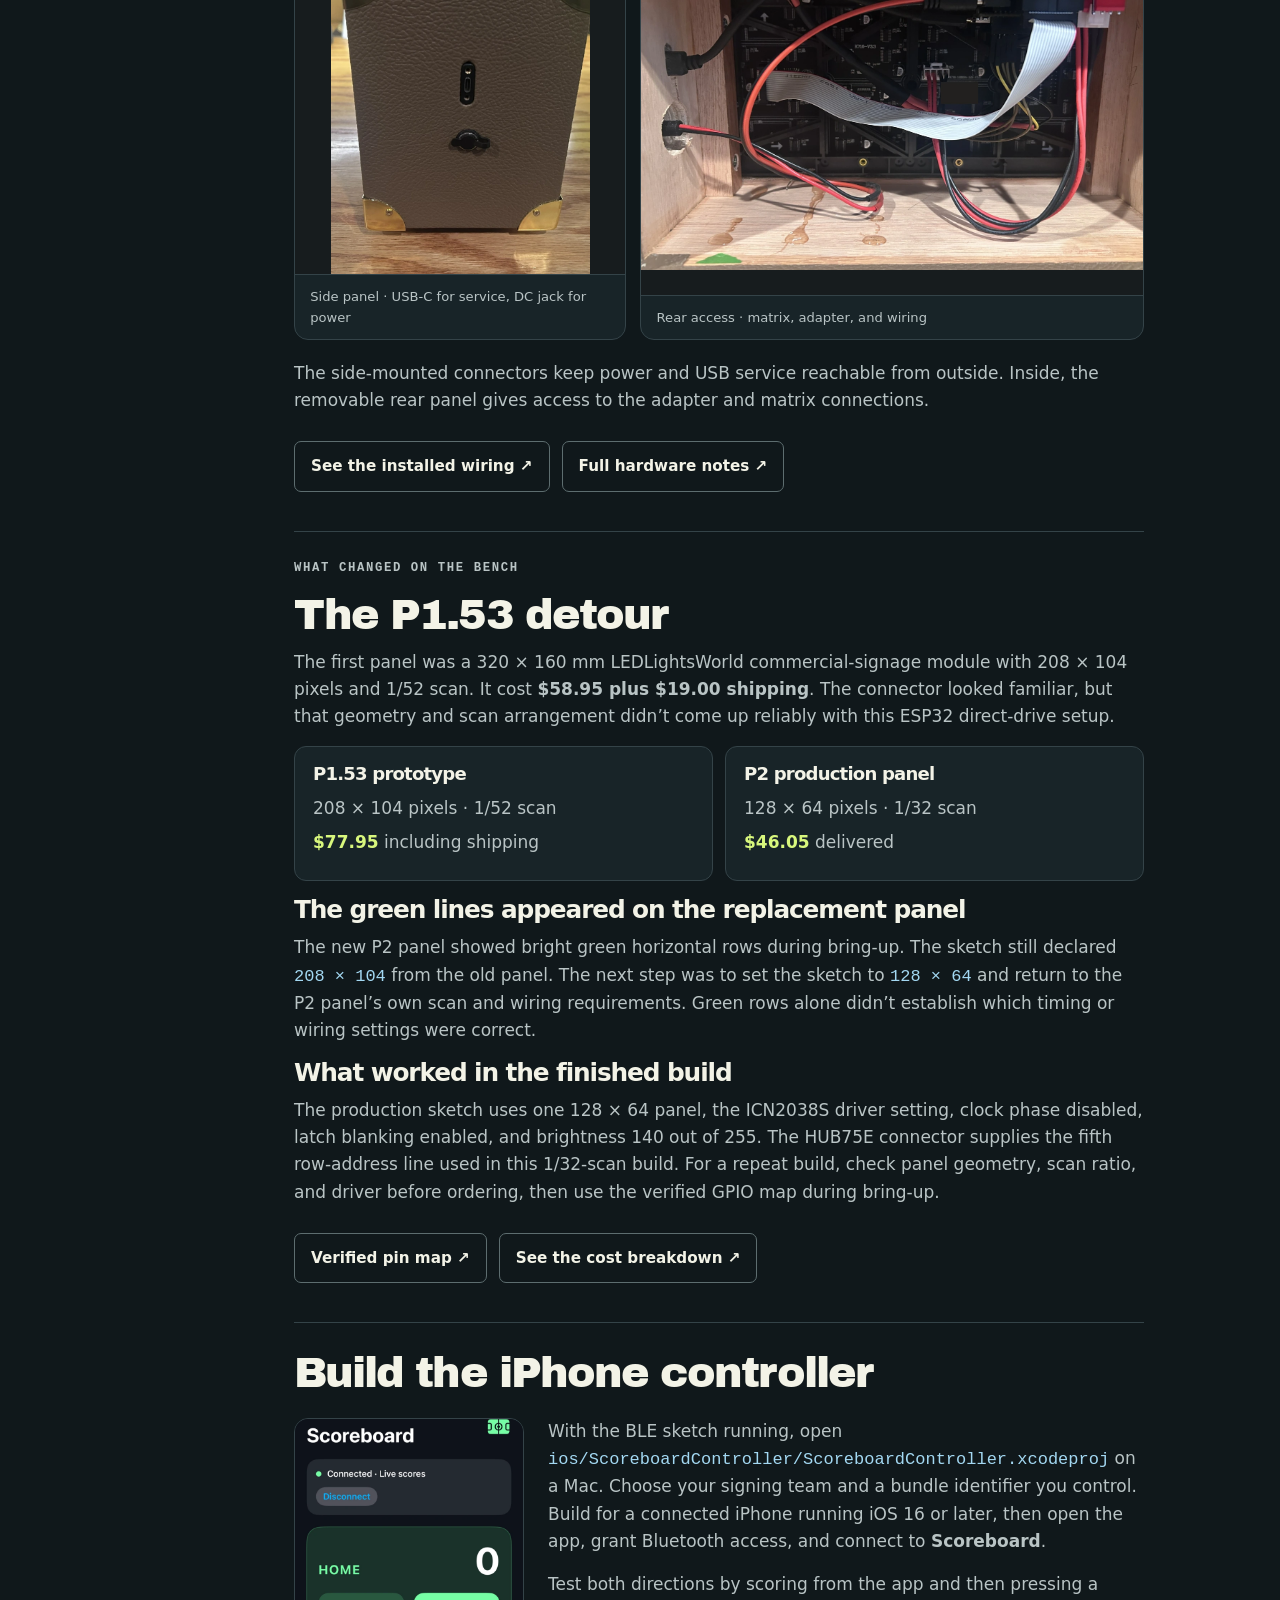
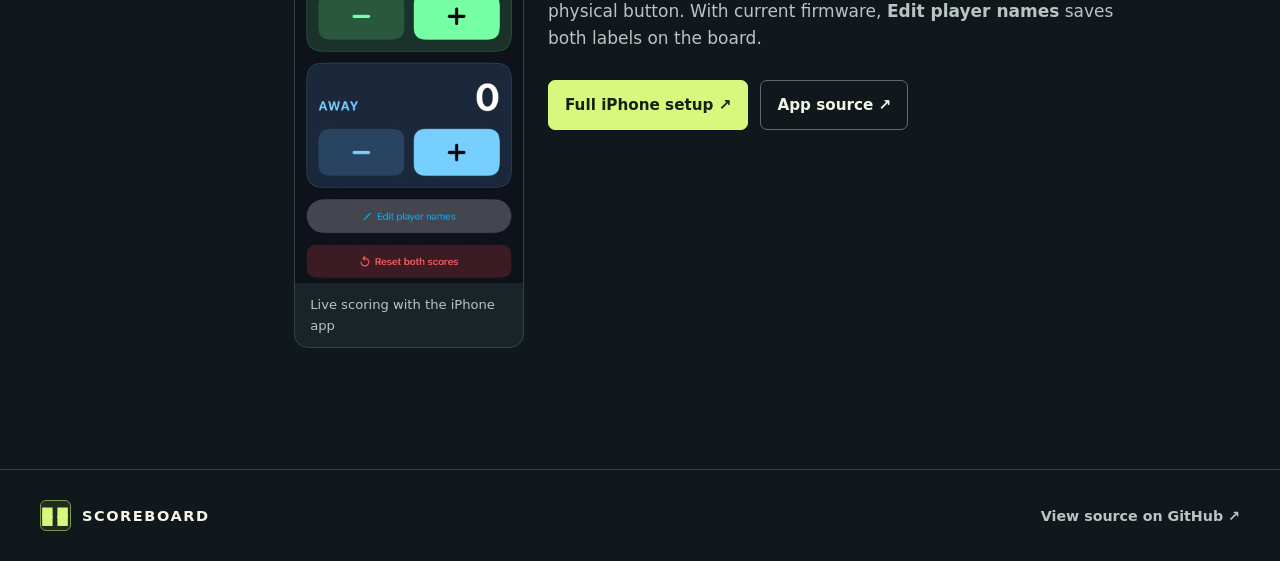
==== commit 4fef9df2: "Document exact Amazon parts, Tolex order, and estimated sales tax" ====
--- a/build.html
+++ b/build.html
@@ -12,7 +12,7 @@
 <section id="firmware" class="guide-section"><h2>Flash and test</h2><p>In Arduino IDE select <strong>ESP32S3 Dev Module</strong> and the serial port that appears when you plug in the board. The firmware compiled with Arduino-ESP32 <strong>3.3.7</strong>. Install <strong>ESP32 HUB75 MatrixPanel I2S DMA</strong> and <strong>Adafruit GFX</strong>.</p>
 <div class="choice"><div><h3>Physical controls</h3><p>Use the standalone sketch to score from the cabinet buttons.</p><a href="https://github.com/mjf028/scoreboard-pages/blob/main/firmware/scoreboard/scoreboard.ino">Open standalone sketch ↗</a></div><div><h3>Physical controls + Bluetooth</h3><p>Use the BLE sketch for the buttons and the iPhone controller, including editable names.</p><a href="https://github.com/mjf028/scoreboard-pages/blob/main/firmware/scoreboard_ble/scoreboard_ble.ino">Open BLE sketch ↗</a></div></div>
 <p>Keep each sketch in its matching folder. Upload, then test a short press and a hold of at least 600 ms on each score button. Hold Reset to clear both scores. The lower blue row is Player 1 and the upper green row is Player 2.</p><a href="https://github.com/mjf028/scoreboard-pages/blob/main/docs/BLE-FIRMWARE-AND-NRF-CONNECT.md">BLE protocol and nRF Connect checklist ↗</a></section>
-<section id="enclosure" class="guide-section"><h2>Fit the cabinet</h2><p>Measure your panel before cutting the opening. The documented panel is 256 × 128 mm, but leave room for its frame, connectors, and ribbon cable. Dry-fit the top buttons, DC jack, and USB-C extension before applying the Tolex. Keep the rear panel removable for service and leave clearance around the wiring.</p><div class="build-gallery"><figure class="detail-photo build-photo side-ports"><a href="site-assets/cabinet-side-ports.webp"><img src="site-assets/cabinet-side-ports.webp" alt="Side of the Tolex-covered cabinet with the USB-C service port above the DC power jack" loading="lazy"></a><figcaption>Side panel · USB-C for service, DC jack for power</figcaption></figure><figure class="detail-photo build-photo "><a href="site-assets/cabinet-open.webp"><img src="site-assets/cabinet-open.webp" alt="Open scoreboard cabinet showing the LED matrix, adapter, ribbon cable, and wire routing" loading="lazy"></a><figcaption>Rear access · matrix, adapter, and wiring</figcaption></figure></div><p>The side-mounted connectors keep power and USB service reachable from outside. Inside, the removable rear panel gives access to the adapter and matrix connections.</p><div class="actions"><a class="button" href="wiring.html#inside">See the installed wiring ↗</a><a class="button" href="https://github.com/mjf028/scoreboard-pages/blob/main/docs/hardware.md">Full hardware notes ↗</a></div></section>
+<section id="enclosure" class="guide-section"><h2>Fit the cabinet</h2><p>Measure your panel before cutting the opening. The documented panel is 256 × 128 mm, but leave room for its frame, connectors, and ribbon cable. Dry-fit the top buttons, DC jack, and USB-C extension before applying the <a href="https://mojotone.com/products/fender-style-smooth-brown-vinyl-tolex-54-width?variant=41689733595232">Mojotone smooth brown vinyl Tolex</a>. Keep the rear panel removable for service and leave clearance around the wiring.</p><div class="build-gallery"><figure class="detail-photo build-photo side-ports"><a href="site-assets/cabinet-side-ports.webp"><img src="site-assets/cabinet-side-ports.webp" alt="Side of the Tolex-covered cabinet with the USB-C service port above the DC power jack" loading="lazy"></a><figcaption>Side panel · USB-C for service, DC jack for power</figcaption></figure><figure class="detail-photo build-photo "><a href="site-assets/cabinet-open.webp"><img src="site-assets/cabinet-open.webp" alt="Open scoreboard cabinet showing the LED matrix, adapter, ribbon cable, and wire routing" loading="lazy"></a><figcaption>Rear access · matrix, adapter, and wiring</figcaption></figure></div><p>The side-mounted connectors keep power and USB service reachable from outside. Inside, the removable rear panel gives access to the adapter and matrix connections.</p><div class="actions"><a class="button" href="wiring.html#inside">See the installed wiring ↗</a><a class="button" href="https://github.com/mjf028/scoreboard-pages/blob/main/docs/hardware.md">Full hardware notes ↗</a></div></section>
 <section id="panel-history" class="guide-section"><p class="eyebrow">What changed on the bench</p><h2>The P1.53 detour</h2>
 <p>The first panel was a 320 × 160 mm LEDLightsWorld commercial-signage module with 208 × 104 pixels and 1/52 scan. It cost <strong>$58.95 plus $19.00 shipping</strong>. The connector looked familiar, but that geometry and scan arrangement didn’t come up reliably with this ESP32 direct-drive setup.</p>
 <div class="choice panel-compare"><div><h3>P1.53 prototype</h3><p>208 × 104 pixels · 1/52 scan</p><p><strong>$77.95</strong> including shipping</p></div><div><h3>P2 production panel</h3><p>128 × 64 pixels · 1/32 scan</p><p><strong>$46.05</strong> delivered</p></div></div>
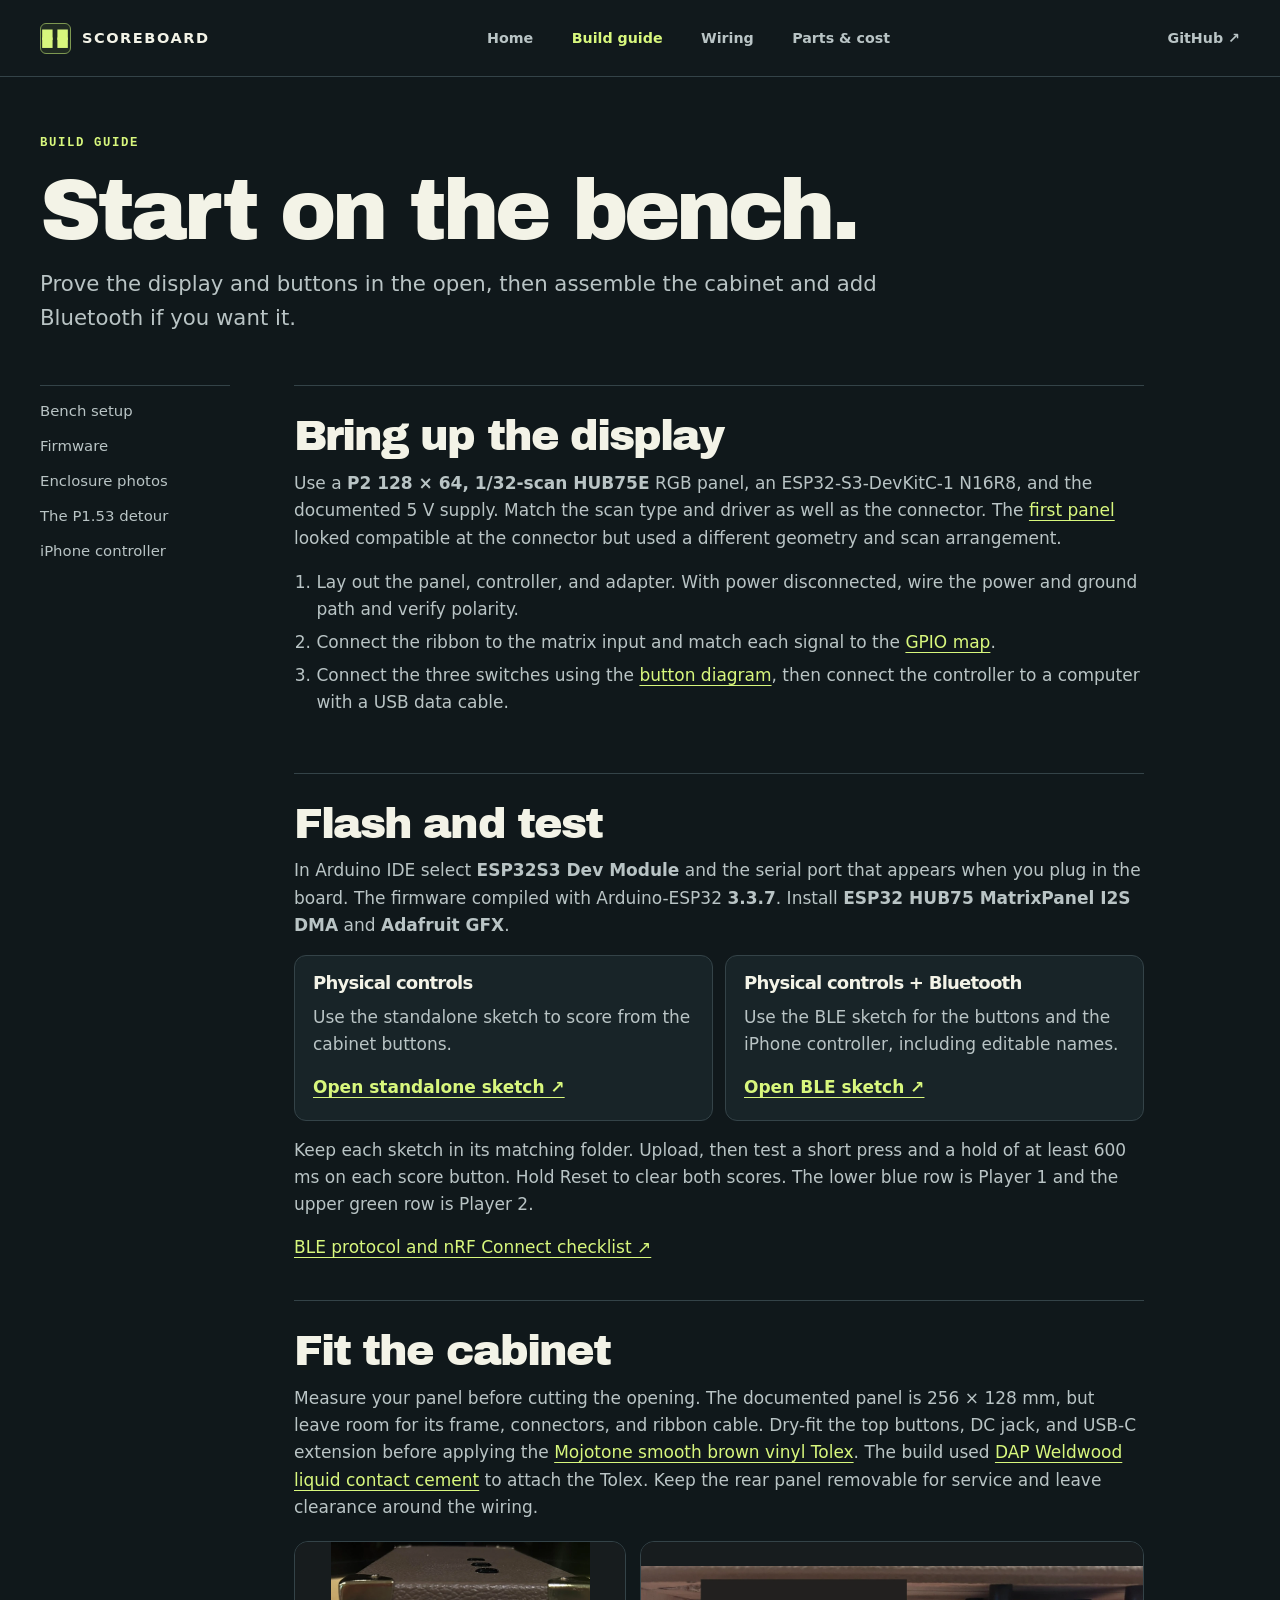
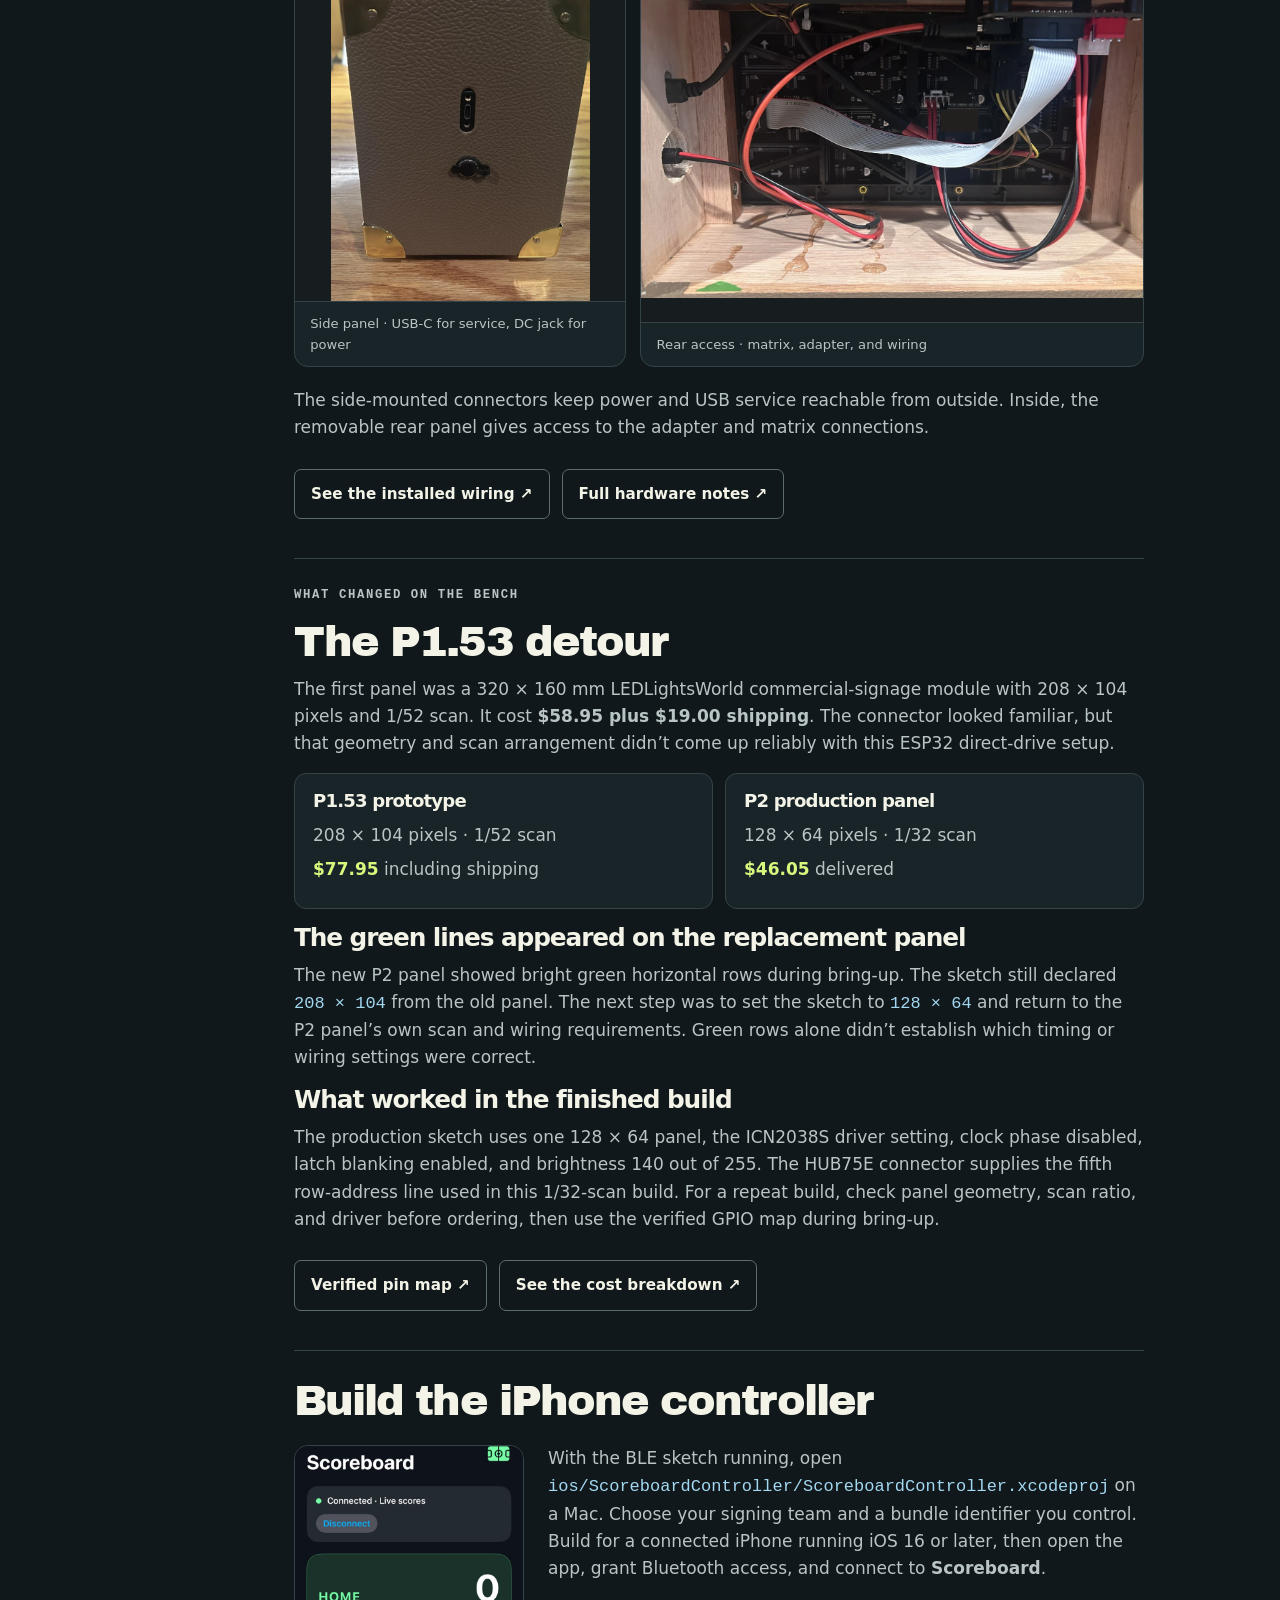
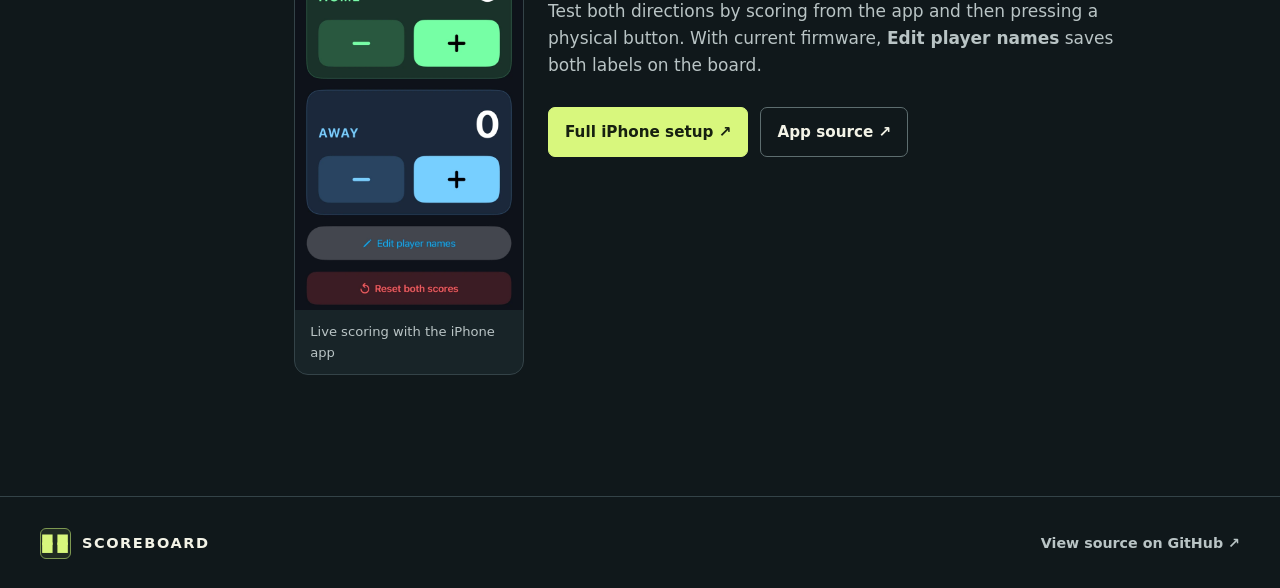
==== commit bce9486b: "Add Weldwood contact cement to the build BOM" ====
--- a/build.html
+++ b/build.html
@@ -12,7 +12,7 @@
 <section id="firmware" class="guide-section"><h2>Flash and test</h2><p>In Arduino IDE select <strong>ESP32S3 Dev Module</strong> and the serial port that appears when you plug in the board. The firmware compiled with Arduino-ESP32 <strong>3.3.7</strong>. Install <strong>ESP32 HUB75 MatrixPanel I2S DMA</strong> and <strong>Adafruit GFX</strong>.</p>
 <div class="choice"><div><h3>Physical controls</h3><p>Use the standalone sketch to score from the cabinet buttons.</p><a href="https://github.com/mjf028/scoreboard-pages/blob/main/firmware/scoreboard/scoreboard.ino">Open standalone sketch ↗</a></div><div><h3>Physical controls + Bluetooth</h3><p>Use the BLE sketch for the buttons and the iPhone controller, including editable names.</p><a href="https://github.com/mjf028/scoreboard-pages/blob/main/firmware/scoreboard_ble/scoreboard_ble.ino">Open BLE sketch ↗</a></div></div>
 <p>Keep each sketch in its matching folder. Upload, then test a short press and a hold of at least 600 ms on each score button. Hold Reset to clear both scores. The lower blue row is Player 1 and the upper green row is Player 2.</p><a href="https://github.com/mjf028/scoreboard-pages/blob/main/docs/BLE-FIRMWARE-AND-NRF-CONNECT.md">BLE protocol and nRF Connect checklist ↗</a></section>
-<section id="enclosure" class="guide-section"><h2>Fit the cabinet</h2><p>Measure your panel before cutting the opening. The documented panel is 256 × 128 mm, but leave room for its frame, connectors, and ribbon cable. Dry-fit the top buttons, DC jack, and USB-C extension before applying the <a href="https://mojotone.com/products/fender-style-smooth-brown-vinyl-tolex-54-width?variant=41689733595232">Mojotone smooth brown vinyl Tolex</a>. Keep the rear panel removable for service and leave clearance around the wiring.</p><div class="build-gallery"><figure class="detail-photo build-photo side-ports"><a href="site-assets/cabinet-side-ports.webp"><img src="site-assets/cabinet-side-ports.webp" alt="Side of the Tolex-covered cabinet with the USB-C service port above the DC power jack" loading="lazy"></a><figcaption>Side panel · USB-C for service, DC jack for power</figcaption></figure><figure class="detail-photo build-photo "><a href="site-assets/cabinet-open.webp"><img src="site-assets/cabinet-open.webp" alt="Open scoreboard cabinet showing the LED matrix, adapter, ribbon cable, and wire routing" loading="lazy"></a><figcaption>Rear access · matrix, adapter, and wiring</figcaption></figure></div><p>The side-mounted connectors keep power and USB service reachable from outside. Inside, the removable rear panel gives access to the adapter and matrix connections.</p><div class="actions"><a class="button" href="wiring.html#inside">See the installed wiring ↗</a><a class="button" href="https://github.com/mjf028/scoreboard-pages/blob/main/docs/hardware.md">Full hardware notes ↗</a></div></section>
+<section id="enclosure" class="guide-section"><h2>Fit the cabinet</h2><p>Measure your panel before cutting the opening. The documented panel is 256 × 128 mm, but leave room for its frame, connectors, and ribbon cable. Dry-fit the top buttons, DC jack, and USB-C extension before applying the <a href="https://mojotone.com/products/fender-style-smooth-brown-vinyl-tolex-54-width?variant=41689733595232">Mojotone smooth brown vinyl Tolex</a>. The build used <a href="parts.html#part-11">DAP Weldwood liquid contact cement</a> to attach the Tolex. Keep the rear panel removable for service and leave clearance around the wiring.</p><div class="build-gallery"><figure class="detail-photo build-photo side-ports"><a href="site-assets/cabinet-side-ports.webp"><img src="site-assets/cabinet-side-ports.webp" alt="Side of the Tolex-covered cabinet with the USB-C service port above the DC power jack" loading="lazy"></a><figcaption>Side panel · USB-C for service, DC jack for power</figcaption></figure><figure class="detail-photo build-photo "><a href="site-assets/cabinet-open.webp"><img src="site-assets/cabinet-open.webp" alt="Open scoreboard cabinet showing the LED matrix, adapter, ribbon cable, and wire routing" loading="lazy"></a><figcaption>Rear access · matrix, adapter, and wiring</figcaption></figure></div><p>The side-mounted connectors keep power and USB service reachable from outside. Inside, the removable rear panel gives access to the adapter and matrix connections.</p><div class="actions"><a class="button" href="wiring.html#inside">See the installed wiring ↗</a><a class="button" href="https://github.com/mjf028/scoreboard-pages/blob/main/docs/hardware.md">Full hardware notes ↗</a></div></section>
 <section id="panel-history" class="guide-section"><p class="eyebrow">What changed on the bench</p><h2>The P1.53 detour</h2>
 <p>The first panel was a 320 × 160 mm LEDLightsWorld commercial-signage module with 208 × 104 pixels and 1/52 scan. It cost <strong>$58.95 plus $19.00 shipping</strong>. The connector looked familiar, but that geometry and scan arrangement didn’t come up reliably with this ESP32 direct-drive setup.</p>
 <div class="choice panel-compare"><div><h3>P1.53 prototype</h3><p>208 × 104 pixels · 1/52 scan</p><p><strong>$77.95</strong> including shipping</p></div><div><h3>P2 production panel</h3><p>128 × 64 pixels · 1/32 scan</p><p><strong>$46.05</strong> delivered</p></div></div>
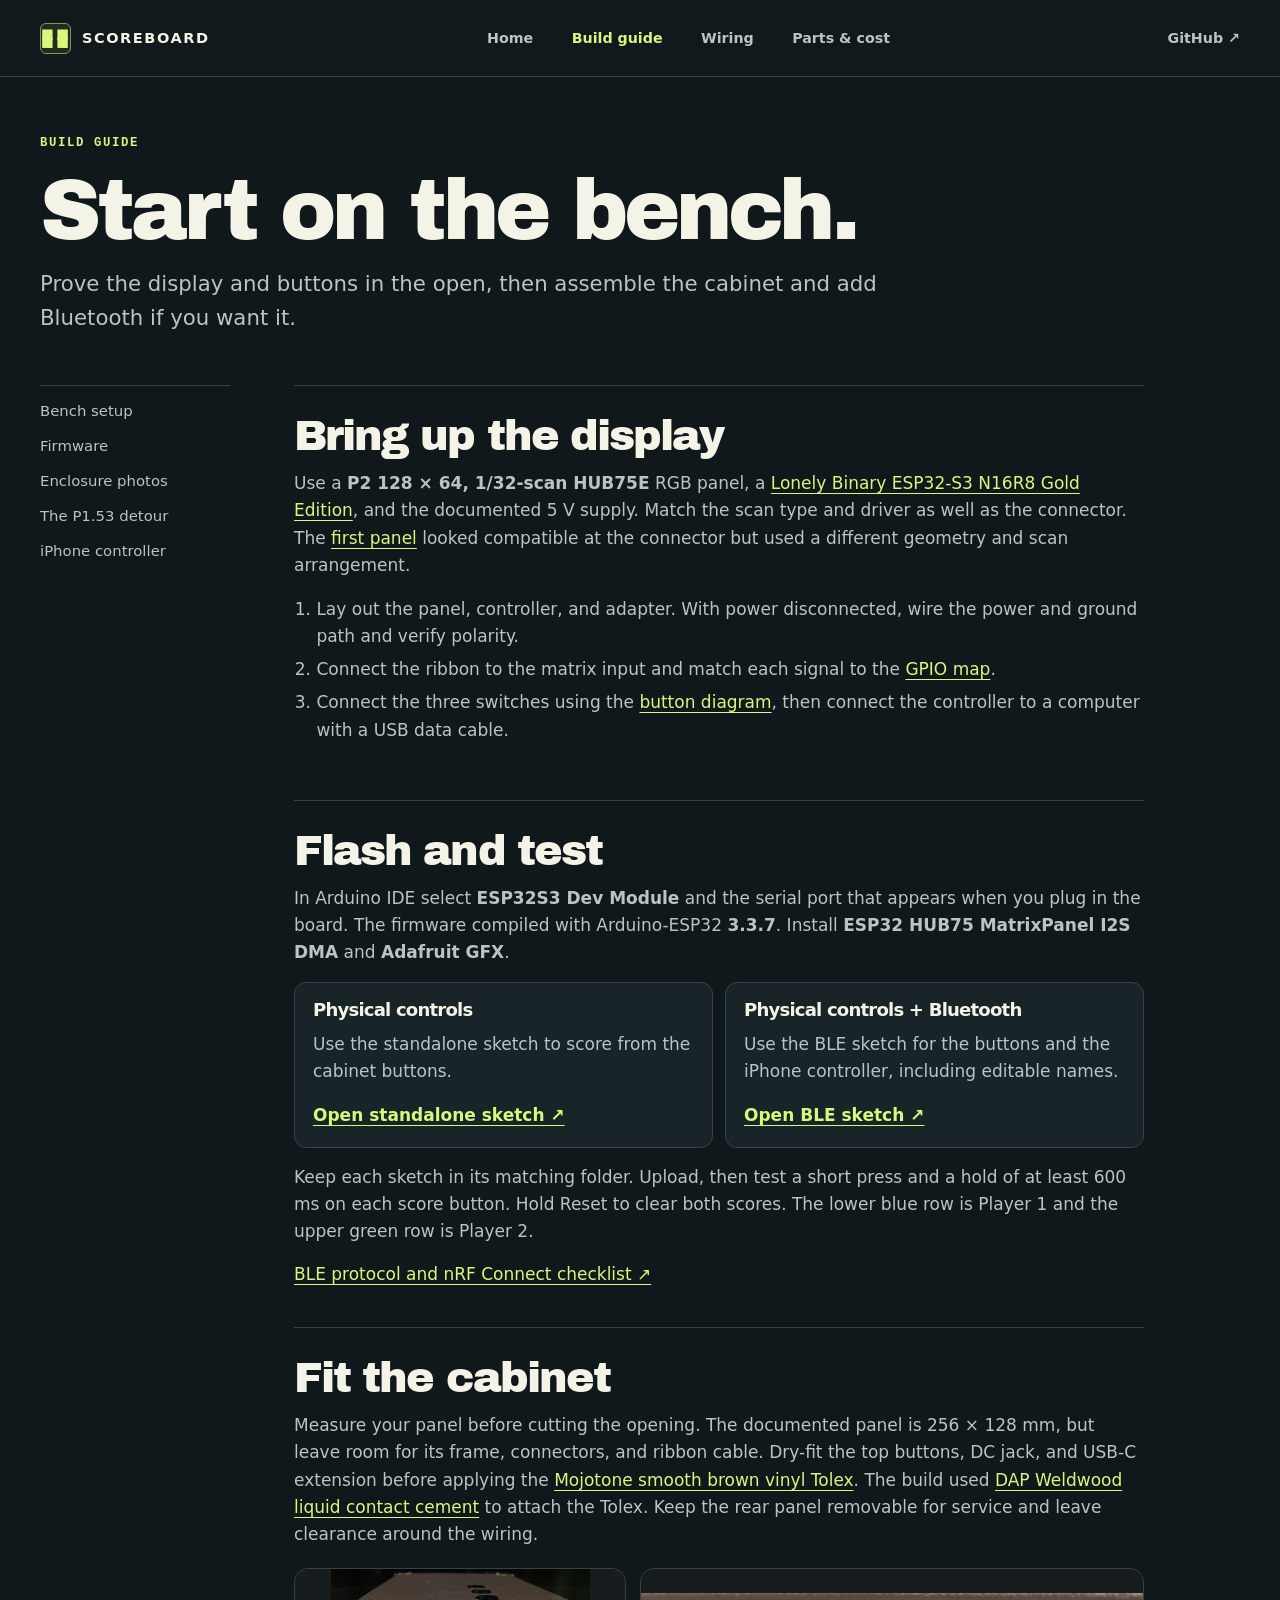
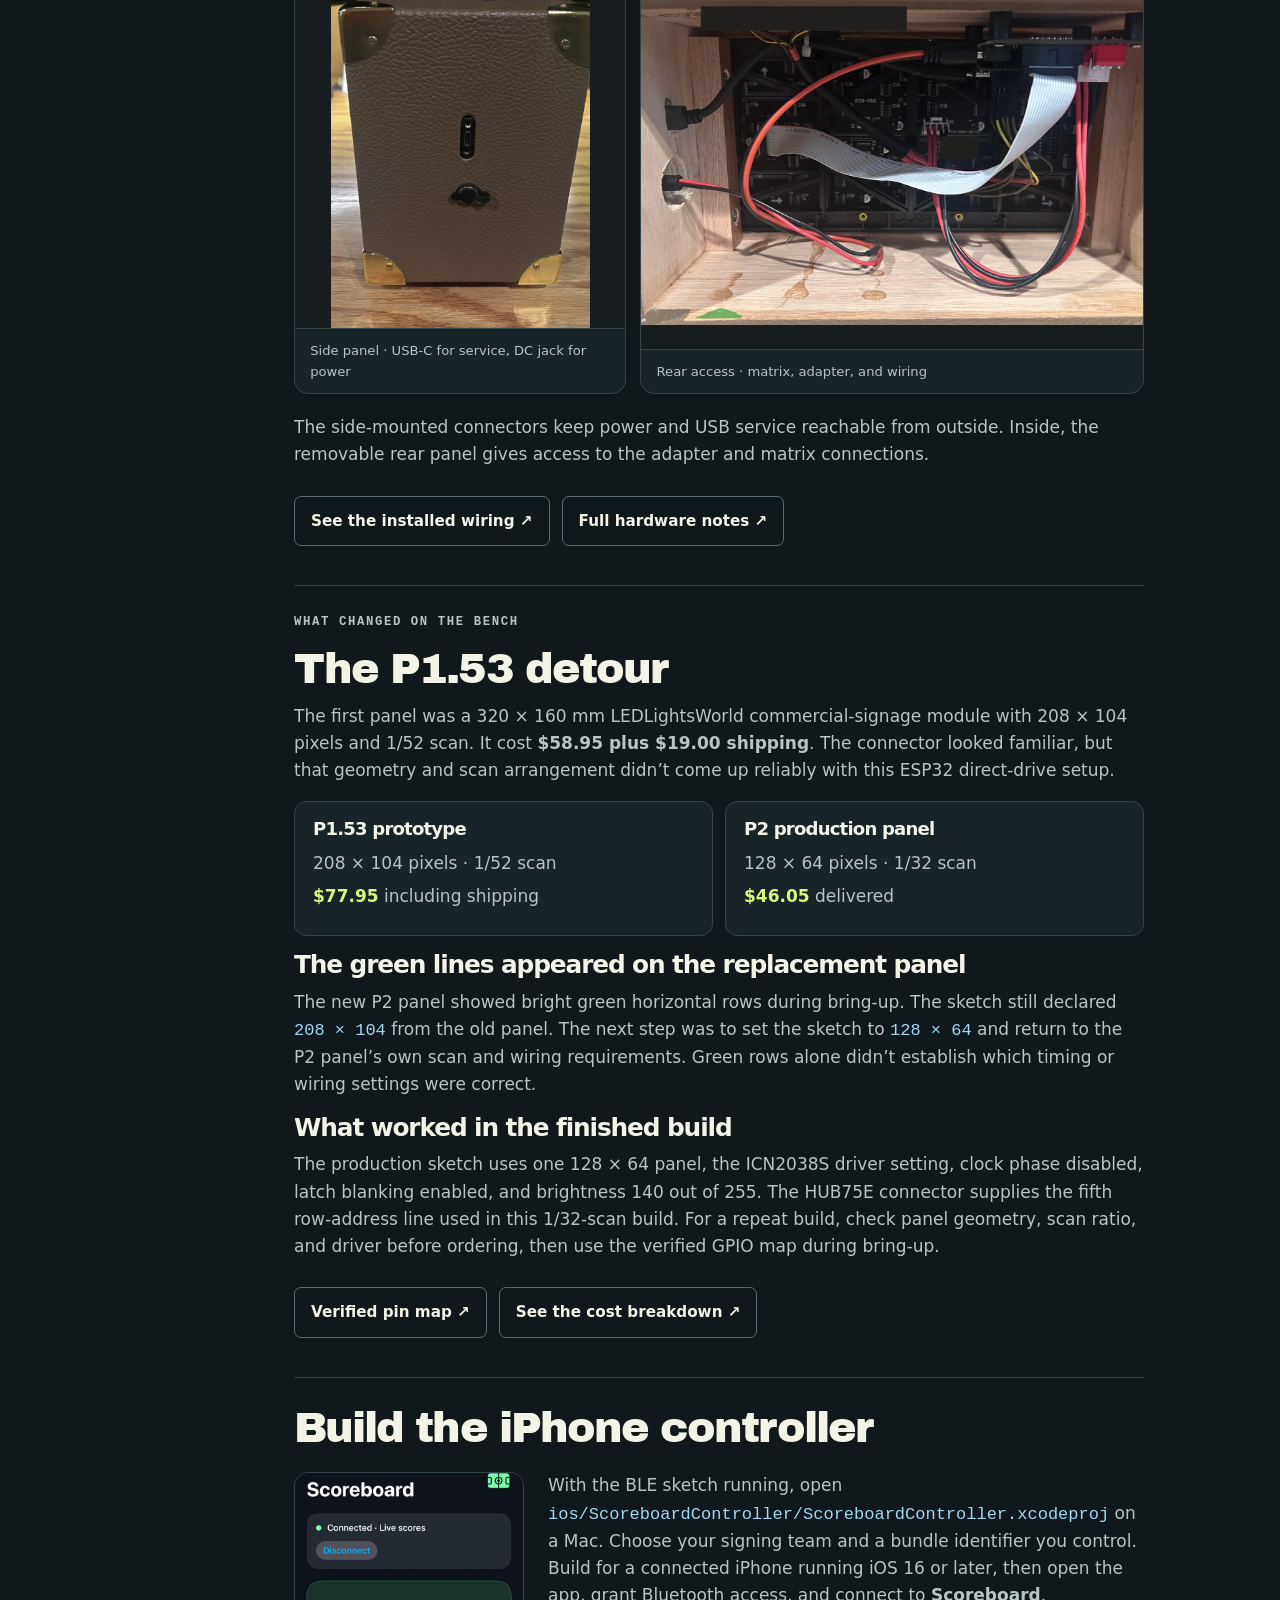
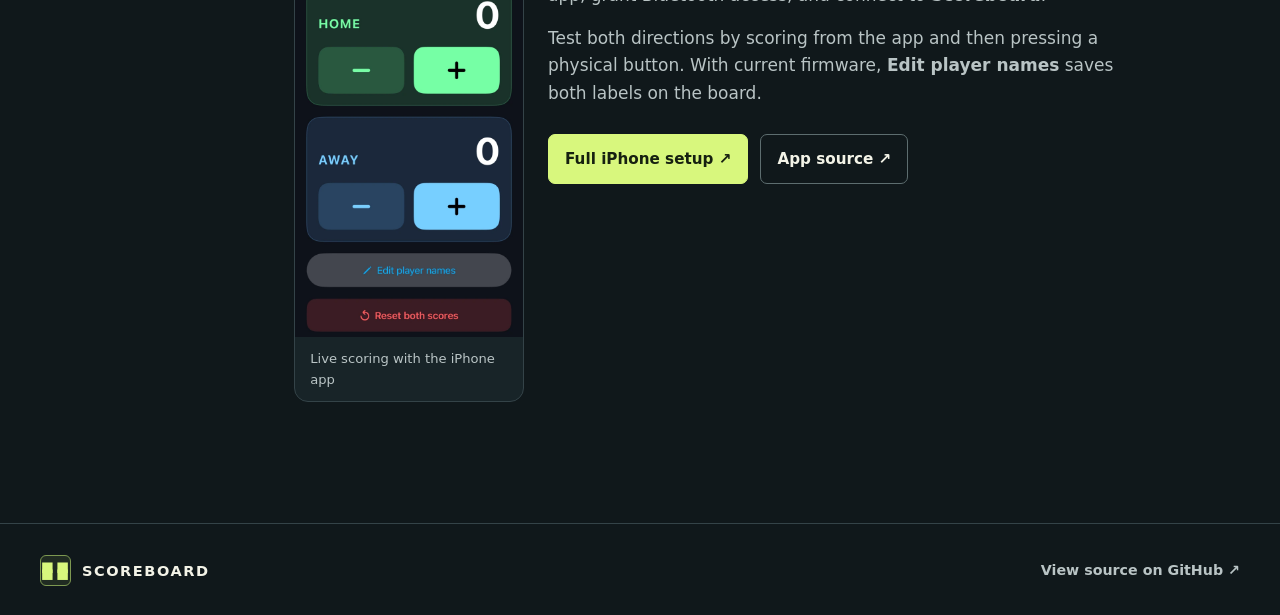
==== commit 4733b7cc: "Identify exact Lonely Binary controller and FILN button set" ====
--- a/build.html
+++ b/build.html
@@ -8,7 +8,7 @@
 <a class="brand" href="./"><span class="brand-mark" aria-hidden="true">▪▪<br>▪▪</span>SCOREBOARD</a><nav aria-label="Main navigation"><a href="./">Home</a><a href="build.html" aria-current="page">Build guide</a><a href="wiring.html">Wiring</a><a href="parts.html">Parts &amp; cost</a></nav>
 <a class="source-link" href="https://github.com/mjf028/scoreboard-pages">GitHub <span aria-hidden="true">↗</span></a></div></header>
 <main id="content"><section class="wrap intro"><p class="eyebrow">Build guide</p><h1>Start on the bench.</h1><p class="lede">Prove the display and buttons in the open, then assemble the cabinet and add Bluetooth if you want it.</p></section><div class="wrap guide-layout"><nav class="toc" aria-label="On this page"><a href="#panel">Bench setup</a><a href="#firmware">Firmware</a><a href="#enclosure">Enclosure photos</a><a href="#panel-history">The P1.53 detour</a><a href="#iphone">iPhone controller</a></nav><div class="guide-content">
-<section id="panel" class="guide-section"><h2>Bring up the display</h2><p>Use a <strong>P2 128 × 64, 1/32-scan HUB75E</strong> RGB panel, an ESP32-S3-DevKitC-1 N16R8, and the documented 5 V supply. Match the scan type and driver as well as the connector. The <a href="#panel-history">first panel</a> looked compatible at the connector but used a different geometry and scan arrangement.</p><ol><li>Lay out the panel, controller, and adapter. With power disconnected, wire the power and ground path and verify polarity.</li><li>Connect the ribbon to the matrix input and match each signal to the <a href="wiring.html#hub75">GPIO map</a>.</li><li>Connect the three switches using the <a href="wiring.html#buttons">button diagram</a>, then connect the controller to a computer with a USB data cable.</li></ol></section>
+<section id="panel" class="guide-section"><h2>Bring up the display</h2><p>Use a <strong>P2 128 × 64, 1/32-scan HUB75E</strong> RGB panel, a <a href="https://www.amazon.com/dp/B0FFLXM9KL">Lonely Binary ESP32-S3 N16R8 Gold Edition</a>, and the documented 5 V supply. Match the scan type and driver as well as the connector. The <a href="#panel-history">first panel</a> looked compatible at the connector but used a different geometry and scan arrangement.</p><ol><li>Lay out the panel, controller, and adapter. With power disconnected, wire the power and ground path and verify polarity.</li><li>Connect the ribbon to the matrix input and match each signal to the <a href="wiring.html#hub75">GPIO map</a>.</li><li>Connect the three switches using the <a href="wiring.html#buttons">button diagram</a>, then connect the controller to a computer with a USB data cable.</li></ol></section>
 <section id="firmware" class="guide-section"><h2>Flash and test</h2><p>In Arduino IDE select <strong>ESP32S3 Dev Module</strong> and the serial port that appears when you plug in the board. The firmware compiled with Arduino-ESP32 <strong>3.3.7</strong>. Install <strong>ESP32 HUB75 MatrixPanel I2S DMA</strong> and <strong>Adafruit GFX</strong>.</p>
 <div class="choice"><div><h3>Physical controls</h3><p>Use the standalone sketch to score from the cabinet buttons.</p><a href="https://github.com/mjf028/scoreboard-pages/blob/main/firmware/scoreboard/scoreboard.ino">Open standalone sketch ↗</a></div><div><h3>Physical controls + Bluetooth</h3><p>Use the BLE sketch for the buttons and the iPhone controller, including editable names.</p><a href="https://github.com/mjf028/scoreboard-pages/blob/main/firmware/scoreboard_ble/scoreboard_ble.ino">Open BLE sketch ↗</a></div></div>
 <p>Keep each sketch in its matching folder. Upload, then test a short press and a hold of at least 600 ms on each score button. Hold Reset to clear both scores. The lower blue row is Player 1 and the upper green row is Player 2.</p><a href="https://github.com/mjf028/scoreboard-pages/blob/main/docs/BLE-FIRMWARE-AND-NRF-CONNECT.md">BLE protocol and nRF Connect checklist ↗</a></section>
